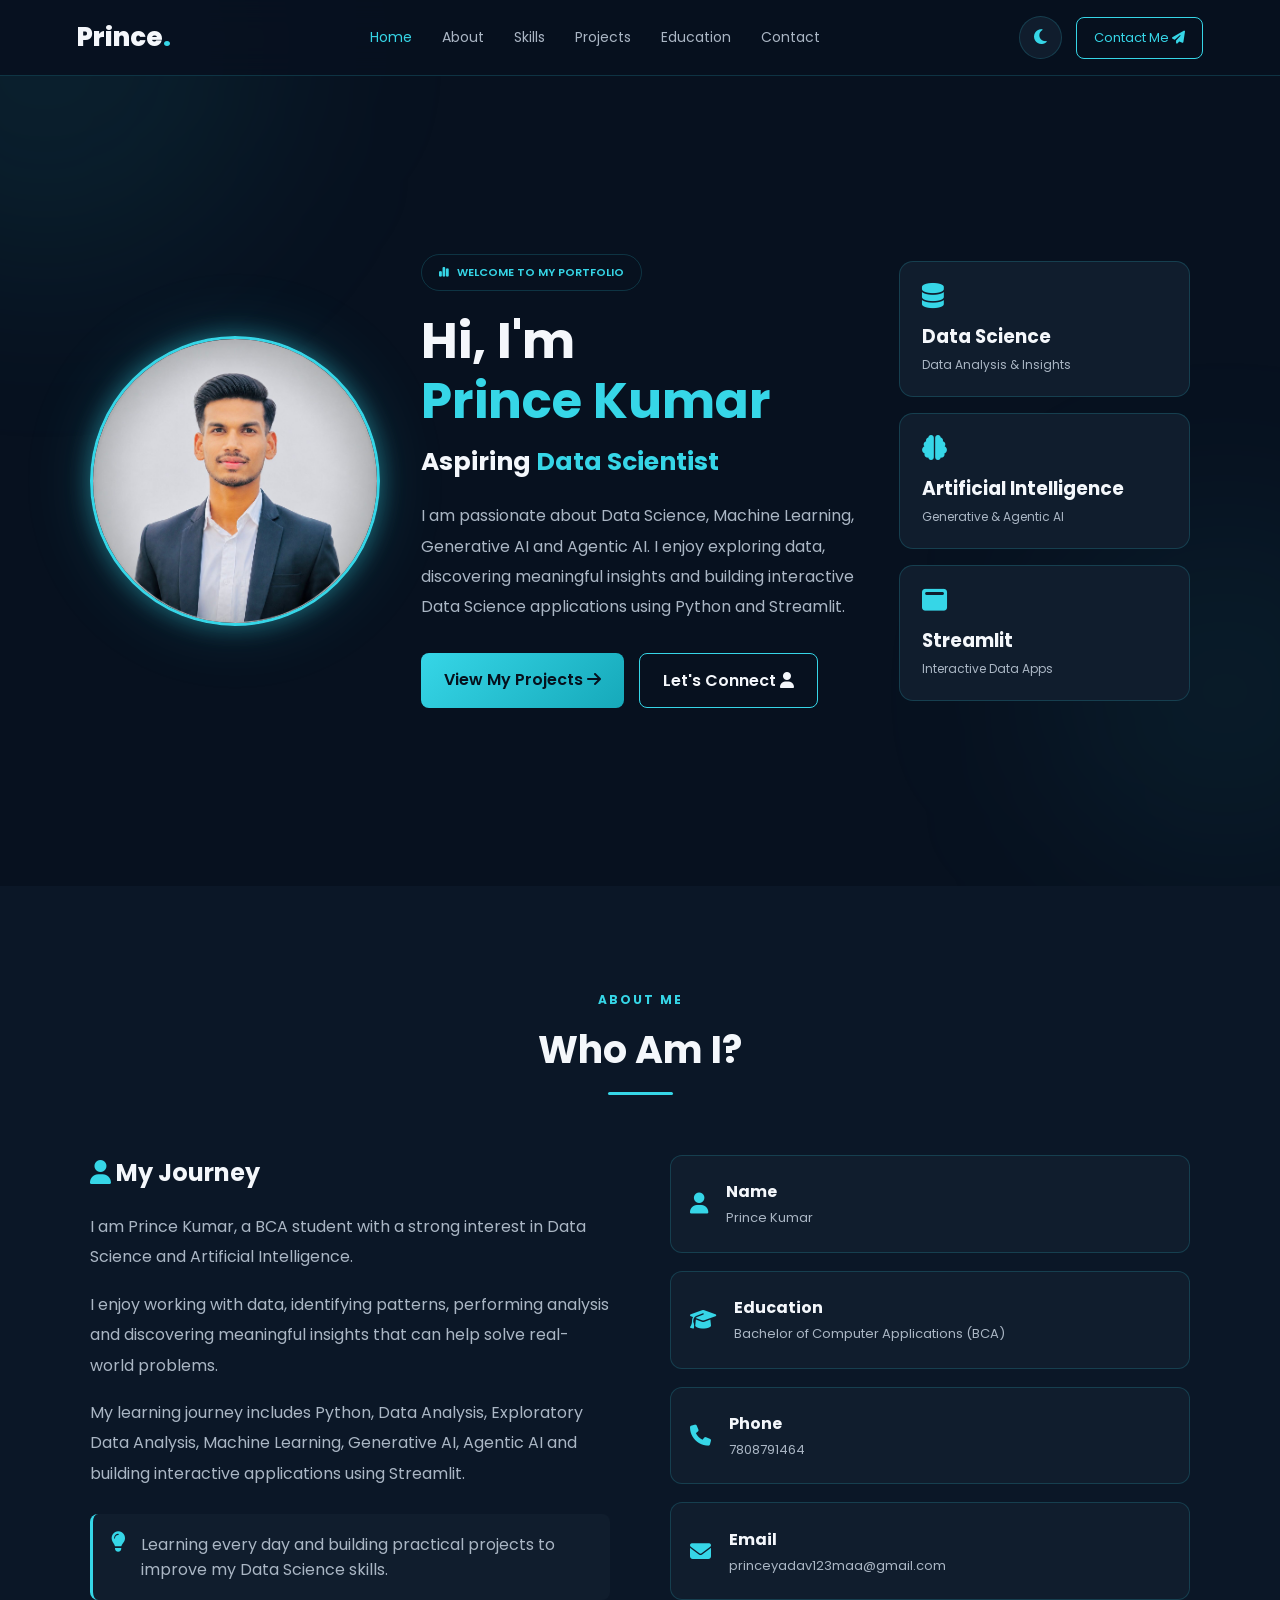
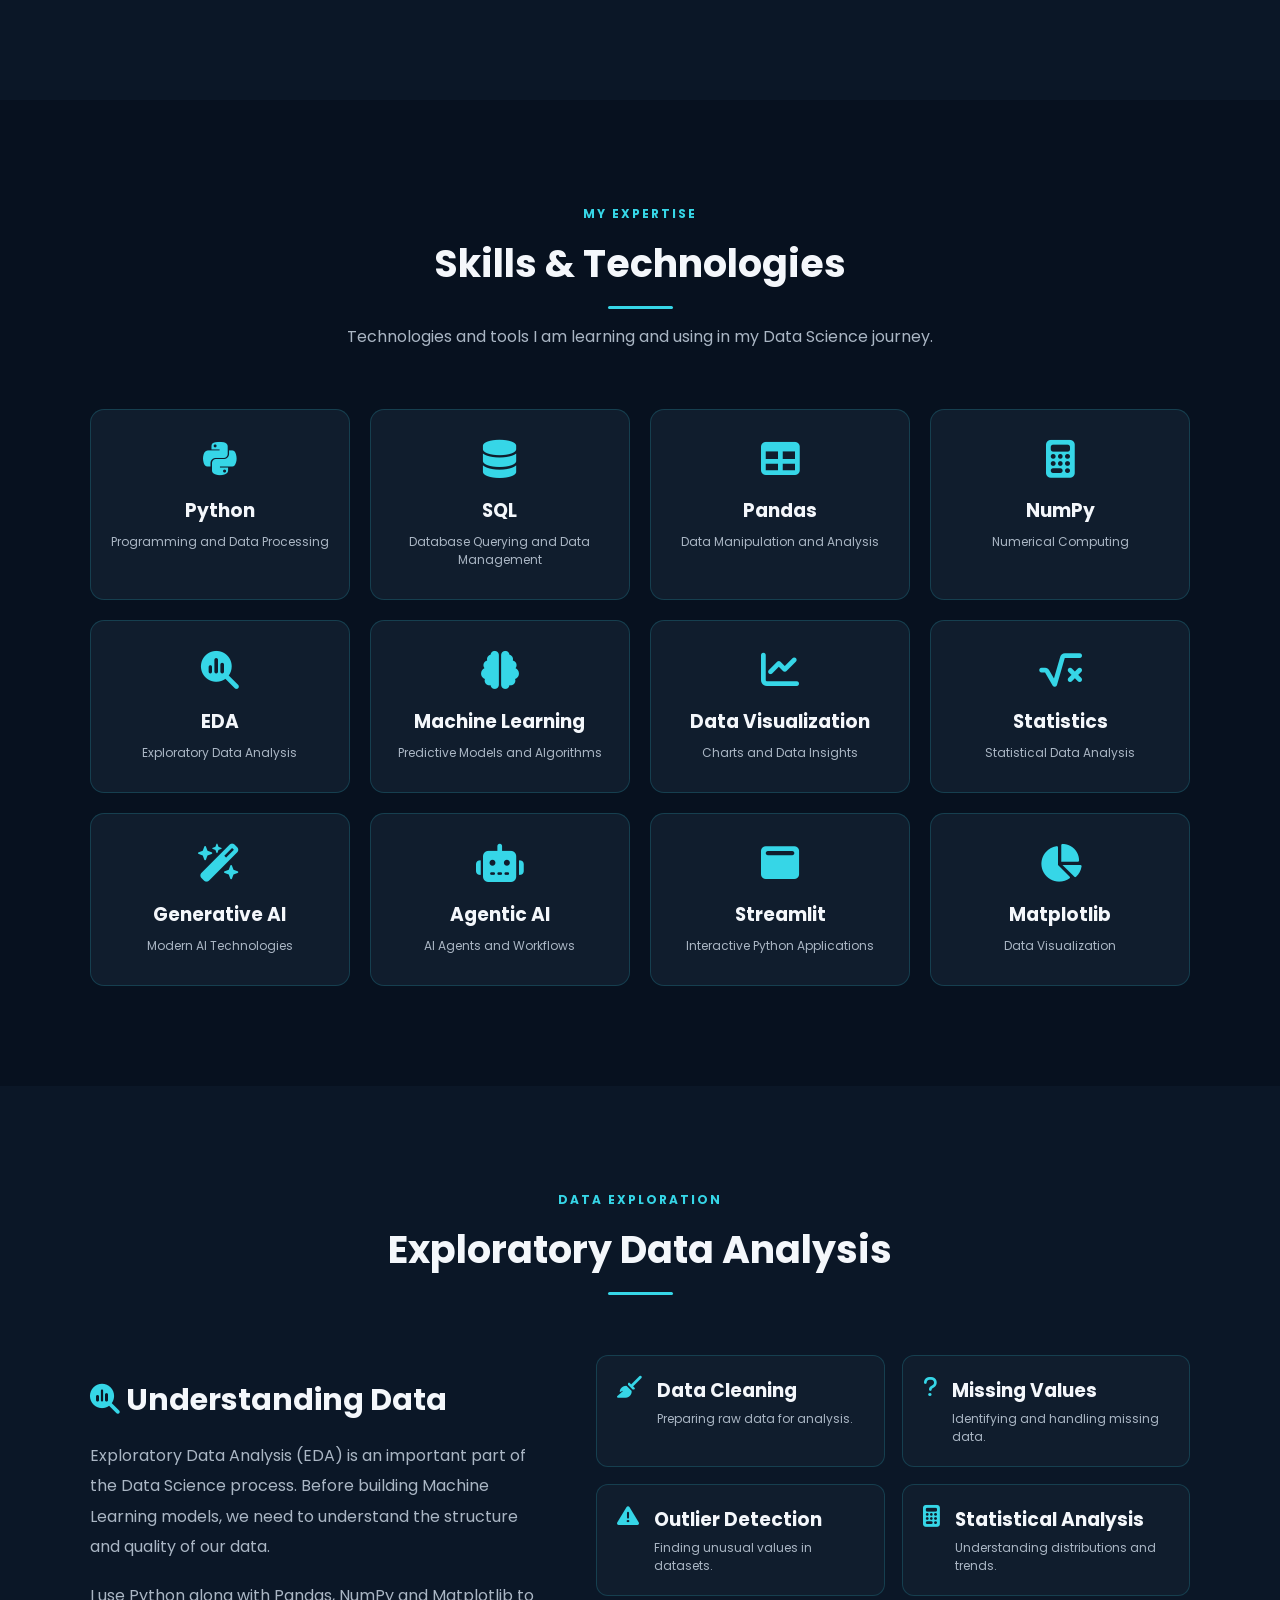
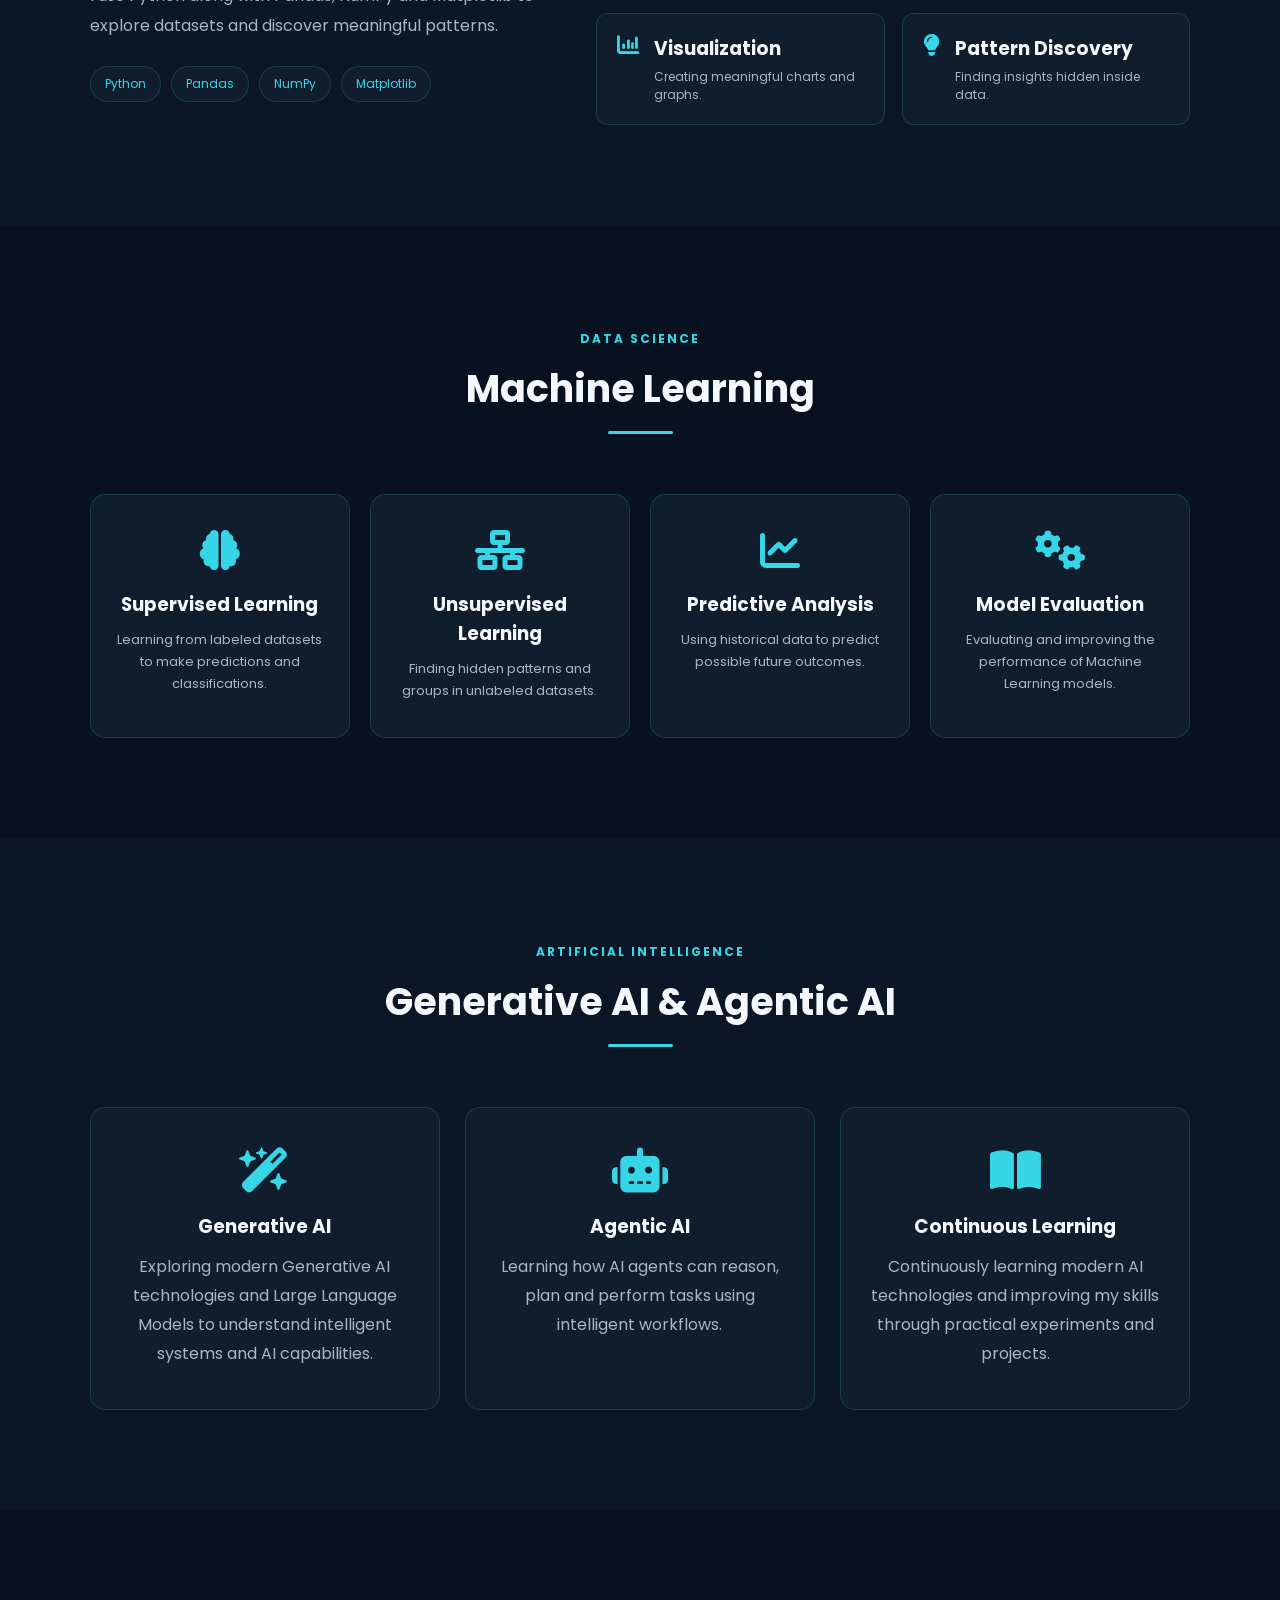
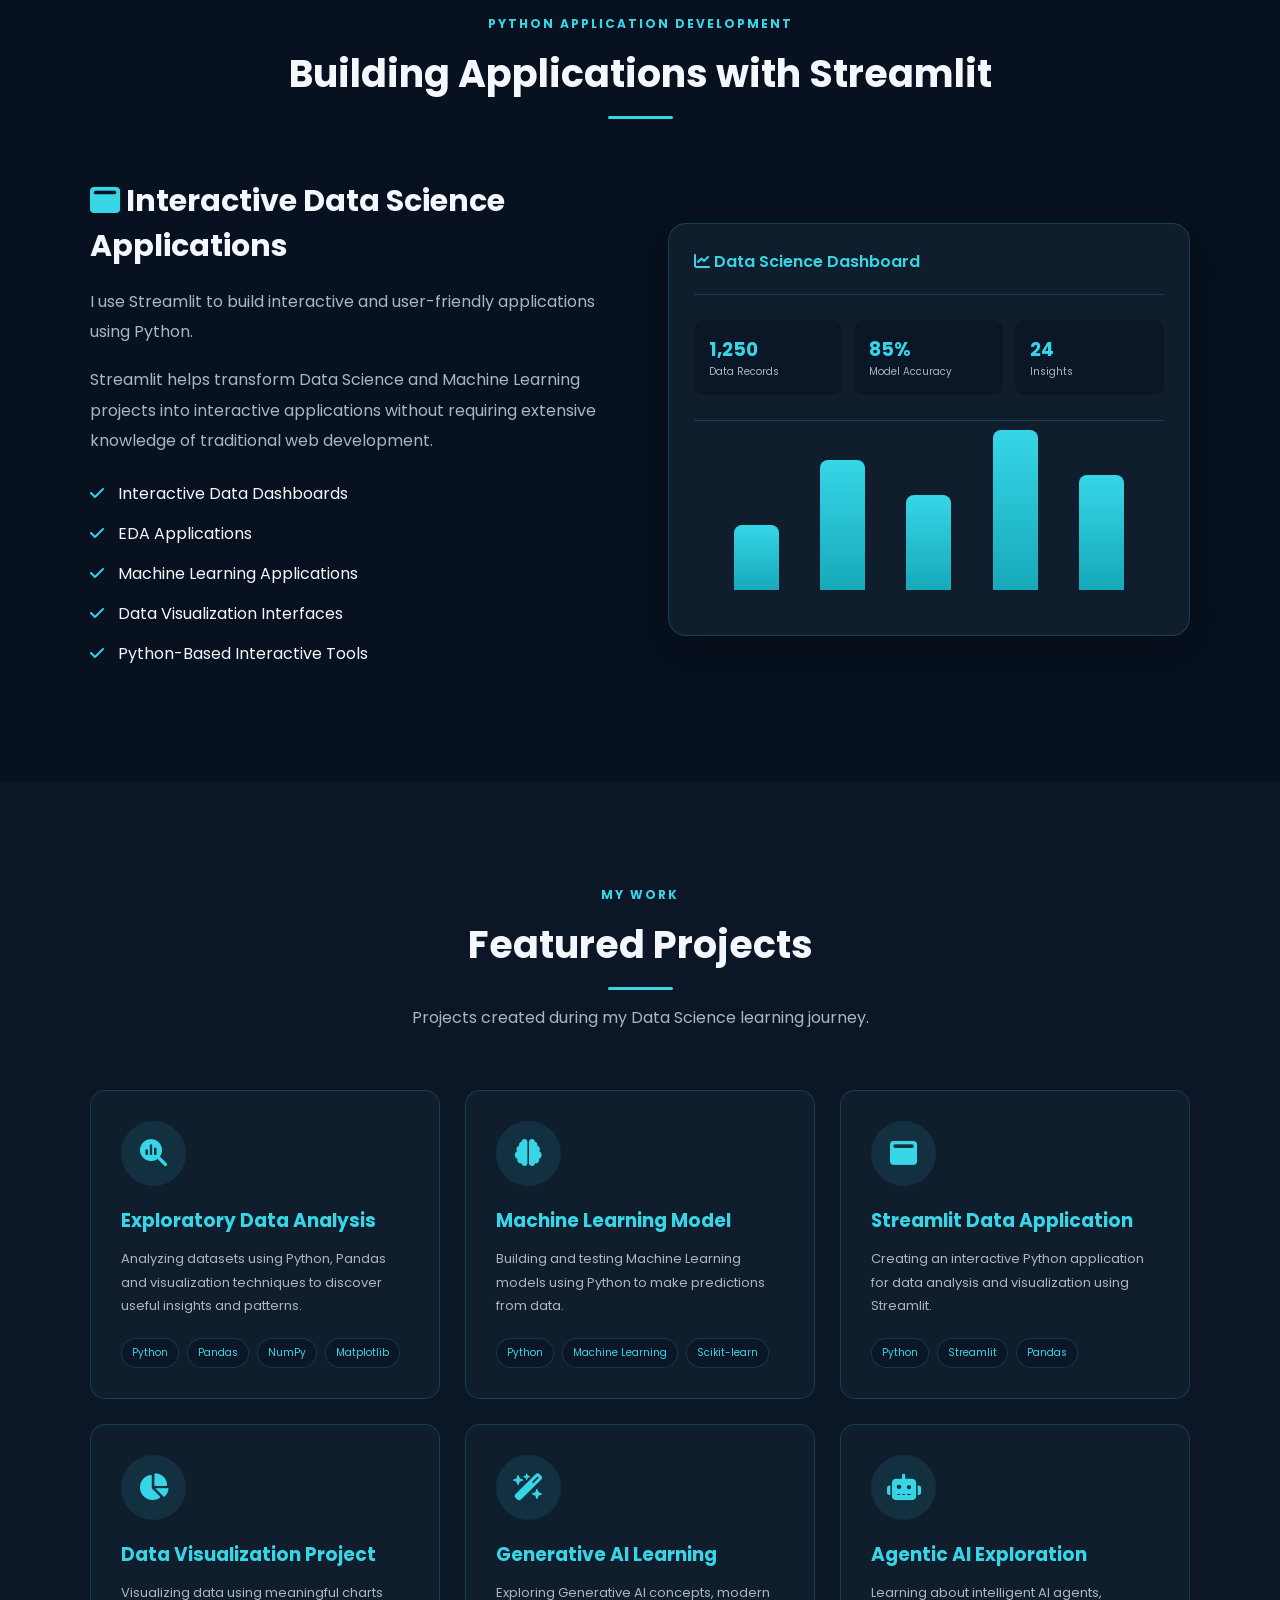
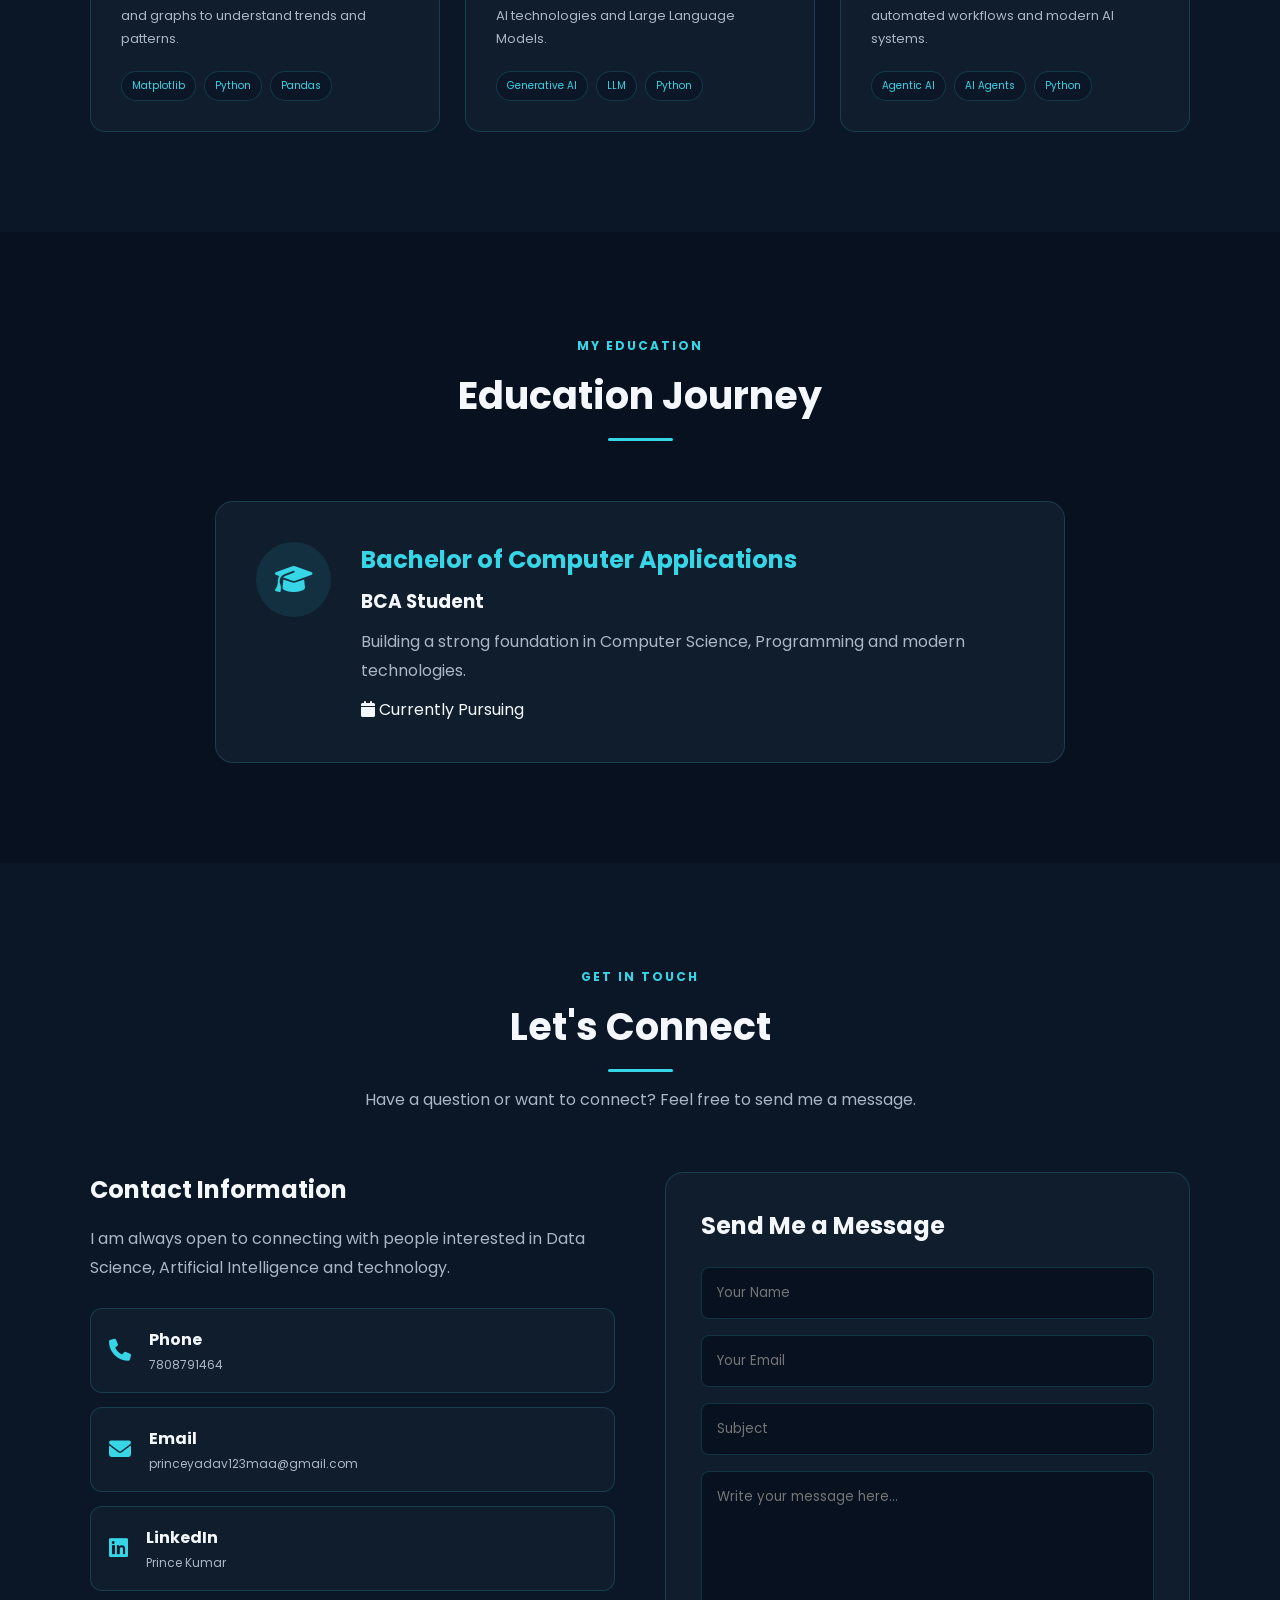
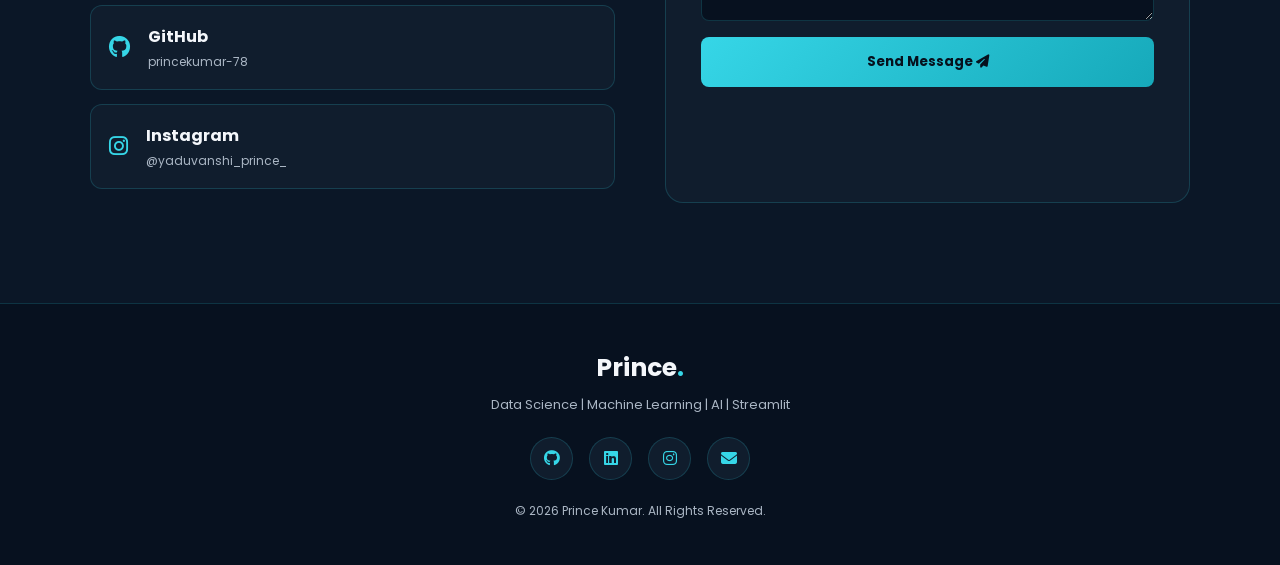
==== index.html @ 4fa3f588 "Add files via upload" ====
<!DOCTYPE html>
<html lang="en">

<head>
    <meta charset="UTF-8">

    <meta name="viewport" content="width=device-width, initial-scale=1.0">

    <title>Prince Kumar | Data Science Portfolio</title>

    <link rel="stylesheet" href="style.css">

    <!-- Font Awesome Icons -->
    <link rel="stylesheet"
        href="https://cdnjs.cloudflare.com/ajax/libs/font-awesome/6.5.1/css/all.min.css">

</head>

<body>

    <!-- ================= NAVBAR ================= -->

    <header class="navbar">

        <a href="#home" class="logo">
            Prince<span>.</span>
        </a>

        <nav class="nav-links">

            <a href="#home">Home</a>
            <a href="#about">About</a>
            <a href="#skills">Skills</a>
            <a href="#projects">Projects</a>
            <a href="#education">Education</a>
            <a href="#contact">Contact</a>

        </nav>

        <div class="nav-buttons">

            <button id="themeToggle" class="theme-btn">
                <i class="fa-solid fa-moon"></i>
            </button>

            <a href="#contact" class="resume-btn">
                Contact Me
                <i class="fa-solid fa-paper-plane"></i>
            </a>

        </div>

    </header>


    <!-- ================= HERO SECTION ================= -->

    <section class="hero" id="home">

        <div class="hero-image">

            <div class="image-circle">

                <img src="profile.jpg.jpeg" alt="Prince Kumar">

            </div>

        </div>


        <div class="hero-content">

            <div class="welcome">

                <i class="fa-solid fa-chart-simple"></i>

                WELCOME TO MY PORTFOLIO

            </div>


            <h1>
                Hi, I'm
                <span>Prince Kumar</span>
            </h1>


            <h2>
                Aspiring
                <span>Data Scientist</span>
            </h2>


            <p>

                I am passionate about Data Science, Machine Learning,
                Generative AI and Agentic AI. I enjoy exploring data,
                discovering meaningful insights and building interactive
                Data Science applications using Python and Streamlit.

            </p>


            <div class="hero-buttons">

                <a href="#projects" class="primary-btn">

                    View My Projects

                    <i class="fa-solid fa-arrow-right"></i>

                </a>


                <a href="#contact" class="secondary-btn">

                    Let's Connect

                    <i class="fa-solid fa-user"></i>

                </a>

            </div>

        </div>


        <!-- HERO INFORMATION CARDS -->

        <div class="hero-cards">

            <div class="info-card">

                <i class="fa-solid fa-database"></i>

                <h3>Data Science</h3>

                <p>Data Analysis & Insights</p>

            </div>


            <div class="info-card">

                <i class="fa-solid fa-brain"></i>

                <h3>Artificial Intelligence</h3>

                <p>Generative & Agentic AI</p>

            </div>


            <div class="info-card">

                <i class="fa-solid fa-window-maximize"></i>

                <h3>Streamlit</h3>

                <p>Interactive Data Apps</p>

            </div>

        </div>

    </section>


    <!-- ================= ABOUT ================= -->

    <section class="section about-section" id="about">

        <div class="section-title">

            <span>ABOUT ME</span>

            <h2>Who Am I?</h2>

        </div>


        <div class="about-container">

            <div class="about-text">

                <h2>

                    <i class="fa-solid fa-user"></i>

                    My Journey

                </h2>


                <p>

                    I am Prince Kumar, a BCA student with a strong
                    interest in Data Science and Artificial Intelligence.

                </p>


                <p>

                    I enjoy working with data, identifying patterns,
                    performing analysis and discovering meaningful
                    insights that can help solve real-world problems.

                </p>


                <p>

                    My learning journey includes Python, Data Analysis,
                    Exploratory Data Analysis, Machine Learning,
                    Generative AI, Agentic AI and building interactive
                    applications using Streamlit.

                </p>


                <div class="about-highlight">

                    <i class="fa-solid fa-lightbulb"></i>

                    <p>
                        Learning every day and building practical
                        projects to improve my Data Science skills.
                    </p>

                </div>

            </div>


            <div class="personal-info">


                <div class="personal-item">

                    <i class="fa-solid fa-user"></i>

                    <div>

                        <strong>Name</strong>

                        <span>Prince Kumar</span>

                    </div>

                </div>


                <div class="personal-item">

                    <i class="fa-solid fa-graduation-cap"></i>

                    <div>

                        <strong>Education</strong>

                        <span>Bachelor of Computer Applications (BCA)</span>

                    </div>

                </div>


                <div class="personal-item">

                    <i class="fa-solid fa-phone"></i>

                    <div>

                        <strong>Phone</strong>

                        <span>7808791464</span>

                    </div>

                </div>


                <div class="personal-item">

                    <i class="fa-solid fa-envelope"></i>

                    <div>

                        <strong>Email</strong>

                        <span>princeyadav123maa@gmail.com</span>

                    </div>

                </div>

            </div>

        </div>

    </section>


    <!-- ================= SKILLS ================= -->

    <section class="section skills-section" id="skills">

        <div class="section-title">

            <span>MY EXPERTISE</span>

            <h2>Skills & Technologies</h2>

            <p>
                Technologies and tools I am learning and using
                in my Data Science journey.
            </p>

        </div>


        <div class="skills-grid">


            <div class="skill-card">

                <i class="fa-brands fa-python"></i>

                <h3>Python</h3>

                <p>
                    Programming and Data Processing
                </p>

            </div>


            <div class="skill-card">

                <i class="fa-solid fa-database"></i>

                <h3>SQL</h3>

                <p>
                    Database Querying and Data Management
                </p>

            </div>


            <div class="skill-card">

                <i class="fa-solid fa-table"></i>

                <h3>Pandas</h3>

                <p>
                    Data Manipulation and Analysis
                </p>

            </div>


            <div class="skill-card">

                <i class="fa-solid fa-calculator"></i>

                <h3>NumPy</h3>

                <p>
                    Numerical Computing
                </p>

            </div>


            <div class="skill-card">

                <i class="fa-solid fa-magnifying-glass-chart"></i>

                <h3>EDA</h3>

                <p>
                    Exploratory Data Analysis
                </p>

            </div>


            <div class="skill-card">

                <i class="fa-solid fa-brain"></i>

                <h3>Machine Learning</h3>

                <p>
                    Predictive Models and Algorithms
                </p>

            </div>


            <div class="skill-card">

                <i class="fa-solid fa-chart-line"></i>

                <h3>Data Visualization</h3>

                <p>
                    Charts and Data Insights
                </p>

            </div>


            <div class="skill-card">

                <i class="fa-solid fa-square-root-variable"></i>

                <h3>Statistics</h3>

                <p>
                    Statistical Data Analysis
                </p>

            </div>


            <div class="skill-card">

                <i class="fa-solid fa-wand-magic-sparkles"></i>

                <h3>Generative AI</h3>

                <p>
                    Modern AI Technologies
                </p>

            </div>


            <div class="skill-card">

                <i class="fa-solid fa-robot"></i>

                <h3>Agentic AI</h3>

                <p>
                    AI Agents and Workflows
                </p>

            </div>


            <div class="skill-card">

                <i class="fa-solid fa-window-maximize"></i>

                <h3>Streamlit</h3>

                <p>
                    Interactive Python Applications
                </p>

            </div>


            <div class="skill-card">

                <i class="fa-solid fa-chart-pie"></i>

                <h3>Matplotlib</h3>

                <p>
                    Data Visualization
                </p>

            </div>

        </div>

    </section>


    <!-- ================= EDA ================= -->

    <section class="section eda-section">

        <div class="section-title">

            <span>DATA EXPLORATION</span>

            <h2>Exploratory Data Analysis</h2>

        </div>


        <div class="eda-container">

            <div class="eda-content">

                <h2>

                    <i class="fa-solid fa-magnifying-glass-chart"></i>

                    Understanding Data

                </h2>


                <p>

                    Exploratory Data Analysis (EDA) is an important
                    part of the Data Science process. Before building
                    Machine Learning models, we need to understand
                    the structure and quality of our data.

                </p>


                <p>

                    I use Python along with Pandas, NumPy and
                    Matplotlib to explore datasets and discover
                    meaningful patterns.

                </p>


                <div class="eda-tools">

                    <span>Python</span>
                    <span>Pandas</span>
                    <span>NumPy</span>
                    <span>Matplotlib</span>

                </div>

            </div>


            <div class="eda-features">


                <div class="eda-card">

                    <i class="fa-solid fa-broom"></i>

                    <div>

                        <h3>Data Cleaning</h3>

                        <p>
                            Preparing raw data for analysis.
                        </p>

                    </div>

                </div>


                <div class="eda-card">

                    <i class="fa-solid fa-question"></i>

                    <div>

                        <h3>Missing Values</h3>

                        <p>
                            Identifying and handling missing data.
                        </p>

                    </div>

                </div>


                <div class="eda-card">

                    <i class="fa-solid fa-triangle-exclamation"></i>

                    <div>

                        <h3>Outlier Detection</h3>

                        <p>
                            Finding unusual values in datasets.
                        </p>

                    </div>

                </div>


                <div class="eda-card">

                    <i class="fa-solid fa-calculator"></i>

                    <div>

                        <h3>Statistical Analysis</h3>

                        <p>
                            Understanding distributions and trends.
                        </p>

                    </div>

                </div>


                <div class="eda-card">

                    <i class="fa-solid fa-chart-column"></i>

                    <div>

                        <h3>Visualization</h3>

                        <p>
                            Creating meaningful charts and graphs.
                        </p>

                    </div>

                </div>


                <div class="eda-card">

                    <i class="fa-solid fa-lightbulb"></i>

                    <div>

                        <h3>Pattern Discovery</h3>

                        <p>
                            Finding insights hidden inside data.
                        </p>

                    </div>

                </div>

            </div>

        </div>

    </section>


    <!-- ================= MACHINE LEARNING ================= -->

    <section class="section ml-section">

        <div class="section-title">

            <span>DATA SCIENCE</span>

            <h2>Machine Learning</h2>

        </div>


        <div class="ml-container">


            <div class="ml-box">

                <i class="fa-solid fa-brain"></i>

                <h3>Supervised Learning</h3>

                <p>
                    Learning from labeled datasets to make
                    predictions and classifications.
                </p>

            </div>


            <div class="ml-box">

                <i class="fa-solid fa-network-wired"></i>

                <h3>Unsupervised Learning</h3>

                <p>
                    Finding hidden patterns and groups
                    in unlabeled datasets.
                </p>

            </div>


            <div class="ml-box">

                <i class="fa-solid fa-chart-line"></i>

                <h3>Predictive Analysis</h3>

                <p>
                    Using historical data to predict
                    possible future outcomes.
                </p>

            </div>


            <div class="ml-box">

                <i class="fa-solid fa-gears"></i>

                <h3>Model Evaluation</h3>

                <p>
                    Evaluating and improving the performance
                    of Machine Learning models.
                </p>

            </div>

        </div>

    </section>


    <!-- ================= AI ================= -->

    <section class="section ai-section">

        <div class="section-title">

            <span>ARTIFICIAL INTELLIGENCE</span>

            <h2>Generative AI & Agentic AI</h2>

        </div>


        <div class="ai-container">


            <div class="ai-card">

                <i class="fa-solid fa-wand-magic-sparkles"></i>

                <h3>Generative AI</h3>

                <p>

                    Exploring modern Generative AI technologies
                    and Large Language Models to understand
                    intelligent systems and AI capabilities.

                </p>

            </div>


            <div class="ai-card">

                <i class="fa-solid fa-robot"></i>

                <h3>Agentic AI</h3>

                <p>

                    Learning how AI agents can reason, plan
                    and perform tasks using intelligent workflows.

                </p>

            </div>


            <div class="ai-card">

                <i class="fa-solid fa-book-open"></i>

                <h3>Continuous Learning</h3>

                <p>

                    Continuously learning modern AI technologies
                    and improving my skills through practical
                    experiments and projects.

                </p>

            </div>

        </div>

    </section>


    <!-- ================= STREAMLIT ================= -->

    <section class="section streamlit-section">

        <div class="section-title">

            <span>PYTHON APPLICATION DEVELOPMENT</span>

            <h2>Building Applications with Streamlit</h2>

        </div>


        <div class="streamlit-container">

            <div class="streamlit-text">

                <h2>

                    <i class="fa-solid fa-window-maximize"></i>

                    Interactive Data Science Applications

                </h2>


                <p>

                    I use Streamlit to build interactive and
                    user-friendly applications using Python.

                </p>


                <p>

                    Streamlit helps transform Data Science and
                    Machine Learning projects into interactive
                    applications without requiring extensive
                    knowledge of traditional web development.

                </p>


                <ul>

                    <li>
                        <i class="fa-solid fa-check"></i>
                        Interactive Data Dashboards
                    </li>

                    <li>
                        <i class="fa-solid fa-check"></i>
                        EDA Applications
                    </li>

                    <li>
                        <i class="fa-solid fa-check"></i>
                        Machine Learning Applications
                    </li>

                    <li>
                        <i class="fa-solid fa-check"></i>
                        Data Visualization Interfaces
                    </li>

                    <li>
                        <i class="fa-solid fa-check"></i>
                        Python-Based Interactive Tools
                    </li>

                </ul>

            </div>


            <div class="streamlit-ui">

                <div class="fake-dashboard">

                    <div class="dashboard-header">

                        <i class="fa-solid fa-chart-line"></i>

                        Data Science Dashboard

                    </div>


                    <div class="dashboard-stats">

                        <div>

                            <h3>1,250</h3>

                            <p>Data Records</p>

                        </div>


                        <div>

                            <h3>85%</h3>

                            <p>Model Accuracy</p>

                        </div>


                        <div>

                            <h3>24</h3>

                            <p>Insights</p>

                        </div>

                    </div>


                    <div class="chart-placeholder">

                        <div class="bar bar1"></div>
                        <div class="bar bar2"></div>
                        <div class="bar bar3"></div>
                        <div class="bar bar4"></div>
                        <div class="bar bar5"></div>

                    </div>

                </div>

            </div>

        </div>

    </section>


    <!-- ================= PROJECTS ================= -->

    <section class="section projects-section" id="projects">

        <div class="section-title">

            <span>MY WORK</span>

            <h2>Featured Projects</h2>

            <p>
                Projects created during my Data Science
                learning journey.
            </p>

        </div>


        <div class="projects-grid">


            <div class="project-card">

                <div class="project-icon">

                    <i class="fa-solid fa-magnifying-glass-chart"></i>

                </div>


                <h3>Exploratory Data Analysis</h3>


                <p>

                    Analyzing datasets using Python, Pandas and
                    visualization techniques to discover useful
                    insights and patterns.

                </p>


                <div class="project-tools">

                    <span>Python</span>
                    <span>Pandas</span>
                    <span>NumPy</span>
                    <span>Matplotlib</span>

                </div>

            </div>


            <div class="project-card">

                <div class="project-icon">

                    <i class="fa-solid fa-brain"></i>

                </div>


                <h3>Machine Learning Model</h3>


                <p>

                    Building and testing Machine Learning models
                    using Python to make predictions from data.

                </p>


                <div class="project-tools">

                    <span>Python</span>
                    <span>Machine Learning</span>
                    <span>Scikit-learn</span>

                </div>

            </div>


            <div class="project-card">

                <div class="project-icon">

                    <i class="fa-solid fa-window-maximize"></i>

                </div>


                <h3>Streamlit Data Application</h3>


                <p>

                    Creating an interactive Python application
                    for data analysis and visualization using
                    Streamlit.

                </p>


                <div class="project-tools">

                    <span>Python</span>
                    <span>Streamlit</span>
                    <span>Pandas</span>

                </div>

            </div>


            <div class="project-card">

                <div class="project-icon">

                    <i class="fa-solid fa-chart-pie"></i>

                </div>


                <h3>Data Visualization Project</h3>


                <p>

                    Visualizing data using meaningful charts
                    and graphs to understand trends and patterns.

                </p>


                <div class="project-tools">

                    <span>Matplotlib</span>
                    <span>Python</span>
                    <span>Pandas</span>

                </div>

            </div>


            <div class="project-card">

                <div class="project-icon">

                    <i class="fa-solid fa-wand-magic-sparkles"></i>

                </div>


                <h3>Generative AI Learning</h3>


                <p>

                    Exploring Generative AI concepts, modern
                    AI technologies and Large Language Models.

                </p>


                <div class="project-tools">

                    <span>Generative AI</span>
                    <span>LLM</span>
                    <span>Python</span>

                </div>

            </div>


            <div class="project-card">

                <div class="project-icon">

                    <i class="fa-solid fa-robot"></i>

                </div>


                <h3>Agentic AI Exploration</h3>


                <p>

                    Learning about intelligent AI agents,
                    automated workflows and modern AI systems.

                </p>


                <div class="project-tools">

                    <span>Agentic AI</span>
                    <span>AI Agents</span>
                    <span>Python</span>

                </div>

            </div>

        </div>

    </section>


    <!-- ================= EDUCATION ================= -->

    <section class="section education-section" id="education">

        <div class="section-title">

            <span>MY EDUCATION</span>

            <h2>Education Journey</h2>

        </div>


        <div class="education-card">

            <div class="education-icon">

                <i class="fa-solid fa-graduation-cap"></i>

            </div>


            <div>

                <h2>Bachelor of Computer Applications</h2>

                <h3>BCA Student</h3>

                <p>
                    Building a strong foundation in Computer Science,
                    Programming and modern technologies.
                </p>

                <span>

                    <i class="fa-solid fa-calendar"></i>

                    Currently Pursuing

                </span>

            </div>

        </div>

    </section>


    <!-- ================= CONTACT ================= -->

    <section class="section contact-section" id="contact">

        <div class="section-title">

            <span>GET IN TOUCH</span>

            <h2>Let's Connect</h2>

            <p>
                Have a question or want to connect?
                Feel free to send me a message.
            </p>

        </div>


        <div class="contact-container">


            <!-- CONTACT INFORMATION -->

            <div class="contact-info">

                <h2>Contact Information</h2>


                <p>

                    I am always open to connecting with people
                    interested in Data Science, Artificial Intelligence
                    and technology.

                </p>


                <a href="tel:7808791464" class="contact-item">

                    <i class="fa-solid fa-phone"></i>

                    <div>

                        <strong>Phone</strong>

                        <span>7808791464</span>

                    </div>

                </a>


                <a href="mailto:princeyadav123maa@gmail.com"
                    class="contact-item">

                    <i class="fa-solid fa-envelope"></i>

                    <div>

                        <strong>Email</strong>

                        <span>princeyadav123maa@gmail.com</span>

                    </div>

                </a>


                <a href="https://www.linkedin.com/in/prince-kumar78"
                    target="_blank"
                    class="contact-item">

                    <i class="fa-brands fa-linkedin"></i>

                    <div>

                        <strong>LinkedIn</strong>

                        <span>Prince Kumar</span>

                    </div>

                </a>


                <a href="https://github.com/princekumar-78"
                    target="_blank"
                    class="contact-item">

                    <i class="fa-brands fa-github"></i>

                    <div>

                        <strong>GitHub</strong>

                        <span>princekumar-78</span>

                    </div>

                </a>


                <a href="https://www.instagram.com/yaduvanshi_prince_/"
                    target="_blank"
                    class="contact-item">

                    <i class="fa-brands fa-instagram"></i>

                    <div>

                        <strong>Instagram</strong>

                        <span>@yaduvanshi_prince_</span>

                    </div>

                </a>

            </div>


            <!-- CONTACT FORM -->

            <form class="contact-form" id="contactForm">

                <h2>Send Me a Message</h2>


                <input
                    type="text"
                    id="name"
                    placeholder="Your Name"
                    required
                >


                <input
                    type="email"
                    id="email"
                    placeholder="Your Email"
                    required
                >


                <input
                    type="text"
                    id="subject"
                    placeholder="Subject"
                    required
                >


                <textarea
                    id="message"
                    placeholder="Write your message here..."
                    required
                ></textarea>


                <button type="submit">

                    Send Message

                    <i class="fa-solid fa-paper-plane"></i>

                </button>


                <p id="formMessage"></p>

            </form>

        </div>

    </section>


    <!-- ================= FOOTER ================= -->

    <footer>

        <h2>
            Prince<span>.</span>
        </h2>


        <p>
            Data Science | Machine Learning | AI | Streamlit
        </p>


        <div class="footer-social">


            <a href="https://github.com/princekumar-78"
                target="_blank">

                <i class="fa-brands fa-github"></i>

            </a>


            <a href="https://www.linkedin.com/in/prince-kumar78"
                target="_blank">

                <i class="fa-brands fa-linkedin"></i>

            </a>


            <a href="https://www.instagram.com/yaduvanshi_prince_/"
                target="_blank">

                <i class="fa-brands fa-instagram"></i>

            </a>


            <a href="mailto:princeyadav123maa@gmail.com">

                <i class="fa-solid fa-envelope"></i>

            </a>

        </div>


        <p class="copyright">

            © 2026 Prince Kumar. All Rights Reserved.

        </p>

    </footer>


    <!-- BACK TO TOP BUTTON -->

    <button id="backToTop">

        <i class="fa-solid fa-arrow-up"></i>

    </button>


    <script src="script.js"></script>

</body>

</html>
---- style.css ----
/* ================================
   GOOGLE FONT
================================ */

@import url('https://fonts.googleapis.com/css2?family=Poppins:wght@300;400;500;600;700;800&display=swap');


/* ================================
   ROOT COLORS - DARK MODE
================================ */

:root {

    --primary: #36d6e7;
    --primary-dark: #16a9ba;

    --bg: #07111f;
    --bg-secondary: #0b1727;

    --card: #101d2d;
    --card-hover: #15273a;

    --text: #f4f7fb;
    --text-secondary: #aab6c4;

    --border: rgba(54, 214, 231, 0.18);

    --shadow: 0 15px 45px rgba(0, 0, 0, 0.28);

}


/* ================================
   SOFT LIGHT MODE
================================ */

body.light-mode {

    --bg: #e5eaee;
    --bg-secondary: #dce3e8;

    --card: #f0f3f5;
    --card-hover: #e5eaed;

    --text: #17212b;
    --text-secondary: #53616c;

    --border: rgba(0, 120, 140, 0.18);

    --shadow: 0 12px 35px rgba(20, 30, 40, 0.12);

}


/* ================================
   GLOBAL SETTINGS
================================ */

* {

    margin: 0;
    padding: 0;

    box-sizing: border-box;

    scroll-behavior: smooth;

}


body {

    font-family: "Poppins", sans-serif;

    background: var(--bg);

    color: var(--text);

    overflow-x: hidden;

    transition: background 0.4s ease, color 0.4s ease;

}


body::before {

    content: "";

    position: fixed;

    width: 450px;
    height: 450px;

    top: -180px;
    left: -180px;

    background: rgba(54, 214, 231, 0.08);

    border-radius: 50%;

    filter: blur(100px);

    z-index: -1;

}


a {

    text-decoration: none;

    color: inherit;

}


.section {

    max-width: 1450px;

    margin: auto;

    padding: 100px 7%;

}


.section-title {

    text-align: center;

    margin-bottom: 60px;

}


.section-title span {

    color: var(--primary);

    font-size: 12px;

    font-weight: 700;

    letter-spacing: 2px;

}


.section-title h2 {

    font-size: 38px;

    margin-top: 10px;

}


.section-title h2::after {

    content: "";

    display: block;

    width: 65px;
    height: 3px;

    background: var(--primary);

    margin: 14px auto 0;

    border-radius: 20px;

}


.section-title p {

    max-width: 650px;

    margin: 15px auto 0;

    color: var(--text-secondary);

}


/* ================================
   NAVBAR
================================ */

.navbar {

    position: sticky;

    top: 0;

    z-index: 1000;

    width: 100%;

    display: flex;

    align-items: center;

    justify-content: space-between;

    padding: 16px 6%;

    background: rgba(7, 17, 31, 0.88);

    backdrop-filter: blur(15px);

    border-bottom: 1px solid var(--border);

}


.light-mode .navbar {

    background: rgba(229, 234, 238, 0.88);

}


.logo {

    font-size: 26px;

    font-weight: 800;

}


.logo span,
footer h2 span {

    color: var(--primary);

}


.nav-links {

    display: flex;

    gap: 30px;

}


.nav-links a {

    color: var(--text-secondary);

    font-size: 14px;

    transition: 0.3s;

}


.nav-links a:hover,
.nav-links a.active {

    color: var(--primary);

}


.nav-buttons {

    display: flex;

    align-items: center;

    gap: 14px;

}


.theme-btn {

    width: 43px;
    height: 43px;

    border-radius: 50%;

    border: 1px solid var(--border);

    background: var(--card);

    color: var(--primary);

    cursor: pointer;

    font-size: 17px;

}


.resume-btn {

    padding: 10px 17px;

    border: 1px solid var(--primary);

    color: var(--primary);

    border-radius: 8px;

    font-size: 13px;

    transition: 0.3s;

}


.resume-btn:hover {

    background: var(--primary);

    color: #07111f;

}


/* ================================
   HERO SECTION
================================ */

.hero {

    min-height: 90vh;

    display: grid;

    grid-template-columns: 1fr 1.5fr 1fr;

    align-items: center;

    gap: 40px;

    padding: 70px 7%;

    position: relative;

}


.hero::after {

    content: "";

    position: absolute;

    width: 350px;
    height: 350px;

    right: -120px;
    bottom: 20px;

    background: rgba(54, 214, 231, 0.06);

    border-radius: 50%;

    filter: blur(100px);

    z-index: -1;

}


.image-circle {

    width: 290px;
    height: 290px;

    margin: auto;

    border-radius: 50%;

    overflow: hidden;

    border: 3px solid var(--primary);

    box-shadow:
        0 0 25px rgba(54, 214, 231, 0.45),
        0 0 70px rgba(54, 214, 231, 0.15);

    animation: profileFloat 4s ease-in-out infinite;

}


@keyframes profileFloat {

    0% {
        transform: translateY(0);
    }

    50% {
        transform: translateY(-12px);
    }

    100% {
        transform: translateY(0);
    }

}


.image-circle img {

    width: 100%;
    height: 100%;

    object-fit: cover;

    display: block;

}


.welcome {

    display: inline-flex;

    align-items: center;

    gap: 8px;

    color: var(--primary);

    border: 1px solid var(--border);

    padding: 9px 17px;

    border-radius: 25px;

    font-size: 11px;

    font-weight: 600;

    margin-bottom: 20px;

}


.hero-content h1 {

    font-size: 50px;

    line-height: 1.2;

}


.hero-content h1 span {

    color: var(--primary);

    display: block;

}


.hero-content h2 {

    font-size: 25px;

    margin-top: 12px;

}


.hero-content h2 span {

    color: var(--primary);

}


.hero-content p {

    margin-top: 20px;

    line-height: 1.9;

    color: var(--text-secondary);

}


.hero-buttons {

    display: flex;

    gap: 15px;

    margin-top: 30px;

    flex-wrap: wrap;

}


.primary-btn,
.secondary-btn {

    padding: 14px 23px;

    border-radius: 8px;

    transition: 0.3s;

    font-weight: 600;

}


.primary-btn {

    background: linear-gradient(
        135deg,
        var(--primary),
        var(--primary-dark)
    );

    color: #06111d;

}


.secondary-btn {

    border: 1px solid var(--primary);

    color: var(--text);

}


.primary-btn:hover,
.secondary-btn:hover {

    transform: translateY(-5px);

    box-shadow: 0 12px 30px rgba(54, 214, 231, 0.2);

}


/* ================================
   HERO CARDS
================================ */

.hero-cards {

    display: flex;

    flex-direction: column;

    gap: 16px;

}


.info-card {

    background: var(--card);

    border: 1px solid var(--border);

    padding: 22px;

    border-radius: 14px;

    transition: 0.3s;

}


.info-card:hover {

    transform: translateY(-6px);

    background: var(--card-hover);

    border-color: var(--primary);

}


.info-card i {

    color: var(--primary);

    font-size: 25px;

}


.info-card h3 {

    margin-top: 10px;

}


.info-card p {

    color: var(--text-secondary);

    font-size: 12px;

    margin-top: 5px;

}


/* ================================
   ABOUT
================================ */

.about-section {

    background: var(--bg-secondary);

}


.about-container {

    display: grid;

    grid-template-columns: 1fr 1fr;

    gap: 60px;

}


.about-text h2 {

    margin-bottom: 22px;

}


.about-text h2 i {

    color: var(--primary);

}


.about-text > p {

    color: var(--text-secondary);

    line-height: 1.9;

    margin-bottom: 17px;

}


.about-highlight {

    display: flex;

    gap: 15px;

    margin-top: 25px;

    padding: 18px;

    border-left: 3px solid var(--primary);

    background: var(--card);

    border-radius: 8px;

}


.about-highlight i {

    color: var(--primary);

    font-size: 20px;

}


.about-highlight p {

    color: var(--text-secondary);

}


.personal-info {

    display: grid;

    gap: 18px;

}


.personal-item {

    display: flex;

    align-items: center;

    gap: 18px;

    padding: 19px;

    background: var(--card);

    border: 1px solid var(--border);

    border-radius: 12px;

    transition: 0.3s;

}


.personal-item:hover {

    transform: translateX(7px);

    border-color: var(--primary);

}


.personal-item i {

    color: var(--primary);

    font-size: 21px;

}


.personal-item div {

    display: flex;

    flex-direction: column;

    gap: 4px;

}


.personal-item span {

    color: var(--text-secondary);

    font-size: 13px;

}


/* ================================
   SKILLS
================================ */

.skills-grid {

    display: grid;

    grid-template-columns: repeat(4, 1fr);

    gap: 20px;

}


.skill-card {

    position: relative;

    overflow: hidden;

    text-align: center;

    background: var(--card);

    border: 1px solid var(--border);

    padding: 30px 18px;

    border-radius: 14px;

    transition: 0.35s;

}


.skill-card::before {

    content: "";

    position: absolute;

    top: 0;
    left: 0;

    width: 100%;
    height: 3px;

    background: linear-gradient(
        90deg,
        transparent,
        var(--primary),
        transparent
    );

    opacity: 0;

    transition: 0.3s;

}


.skill-card:hover::before {

    opacity: 1;

}


.skill-card:hover {

    transform: translateY(-8px);

    border-color: var(--primary);

    box-shadow: var(--shadow);

}


.skill-card i {

    font-size: 38px;

    color: var(--primary);

}


.skill-card h3 {

    margin-top: 16px;

}


.skill-card p {

    color: var(--text-secondary);

    margin-top: 8px;

    font-size: 12px;

}


/* ================================
   EDA
================================ */

.eda-section {

    background: var(--bg-secondary);

}


.eda-container {

    display: grid;

    grid-template-columns: 1fr 1.3fr;

    gap: 50px;

    align-items: center;

}


.eda-content h2 {

    font-size: 30px;

}


.eda-content h2 i {

    color: var(--primary);

}


.eda-content p {

    color: var(--text-secondary);

    line-height: 1.9;

    margin-top: 18px;

}


.eda-tools {

    display: flex;

    flex-wrap: wrap;

    gap: 10px;

    margin-top: 25px;

}


.eda-tools span {

    padding: 8px 14px;

    background: var(--card);

    border: 1px solid var(--border);

    color: var(--primary);

    border-radius: 20px;

    font-size: 12px;

}


.eda-features {

    display: grid;

    grid-template-columns: 1fr 1fr;

    gap: 17px;

}


.eda-card {

    display: flex;

    gap: 15px;

    padding: 20px;

    background: var(--card);

    border: 1px solid var(--border);

    border-radius: 12px;

    transition: 0.3s;

}


.eda-card:hover {

    transform: translateY(-5px);

    border-color: var(--primary);

}


.eda-card i {

    color: var(--primary);

    font-size: 22px;

}


.eda-card p {

    color: var(--text-secondary);

    font-size: 12px;

    margin-top: 5px;

}


/* ================================
   MACHINE LEARNING
================================ */

.ml-container {

    display: grid;

    grid-template-columns: repeat(4, 1fr);

    gap: 20px;

}


.ml-box {

    text-align: center;

    background: var(--card);

    border: 1px solid var(--border);

    padding: 35px 20px;

    border-radius: 15px;

    transition: 0.3s;

}


.ml-box:hover {

    transform: translateY(-8px);

    border-color: var(--primary);

    box-shadow: var(--shadow);

}


.ml-box i {

    font-size: 40px;

    color: var(--primary);

}


.ml-box h3 {

    margin-top: 18px;

}


.ml-box p {

    margin-top: 10px;

    color: var(--text-secondary);

    font-size: 13px;

    line-height: 1.7;

}


/* ================================
   AI SECTION
================================ */

.ai-section {

    background: var(--bg-secondary);

}


.ai-container {

    display: grid;

    grid-template-columns: repeat(3, 1fr);

    gap: 25px;

}


.ai-card {

    text-align: center;

    padding: 40px 30px;

    background: var(--card);

    border: 1px solid var(--border);

    border-radius: 15px;

    transition: 0.3s;

}


.ai-card:hover {

    transform: translateY(-10px);

    border-color: var(--primary);

    box-shadow: var(--shadow);

}


.ai-card i {

    font-size: 45px;

    color: var(--primary);

}


.ai-card h3 {

    margin-top: 18px;

}


.ai-card p {

    color: var(--text-secondary);

    margin-top: 12px;

    line-height: 1.8;

}


/* ================================
   STREAMLIT
================================ */

.streamlit-container {

    display: grid;

    grid-template-columns: 1fr 1fr;

    gap: 55px;

    align-items: center;

}


.streamlit-text h2 {

    font-size: 30px;

}


.streamlit-text h2 i {

    color: var(--primary);

}


.streamlit-text p {

    color: var(--text-secondary);

    line-height: 1.9;

    margin-top: 18px;

}


.streamlit-text ul {

    list-style: none;

    margin-top: 25px;

}


.streamlit-text li {

    margin: 15px 0;

}


.streamlit-text li i {

    color: var(--primary);

    margin-right: 10px;

}


/* FAKE DASHBOARD */

.fake-dashboard {

    padding: 25px;

    background: var(--card);

    border: 1px solid var(--border);

    border-radius: 18px;

    box-shadow: var(--shadow);

}


.dashboard-header {

    color: var(--primary);

    font-weight: 600;

    padding-bottom: 20px;

    border-bottom: 1px solid var(--border);

}


.dashboard-stats {

    display: grid;

    grid-template-columns: repeat(3, 1fr);

    gap: 12px;

    margin-top: 25px;

}


.dashboard-stats div {

    padding: 15px;

    background: var(--bg-secondary);

    border-radius: 10px;

}


.dashboard-stats h3 {

    color: var(--primary);

}


.dashboard-stats p {

    color: var(--text-secondary);

    font-size: 10px;

}


.chart-placeholder {

    height: 190px;

    display: flex;

    align-items: flex-end;

    justify-content: space-around;

    margin-top: 25px;

    padding: 20px;

    border-top: 1px solid var(--border);

}


.bar {

    width: 45px;

    background: linear-gradient(
        to top,
        var(--primary-dark),
        var(--primary)
    );

    border-radius: 8px 8px 0 0;

}


.bar1 { height: 65px; }

.bar2 { height: 130px; }

.bar3 { height: 95px; }

.bar4 { height: 160px; }

.bar5 { height: 115px; }


/* ================================
   PROJECTS
================================ */

.projects-section {

    background: var(--bg-secondary);

}


.projects-grid {

    display: grid;

    grid-template-columns: repeat(3, 1fr);

    gap: 25px;

}


.project-card {

    position: relative;

    overflow: hidden;

    padding: 30px;

    background: var(--card);

    border: 1px solid var(--border);

    border-radius: 15px;

    transition: 0.3s;

}


.project-card:hover {

    transform: translateY(-8px);

    border-color: var(--primary);

    box-shadow: var(--shadow);

}


.project-icon {

    width: 65px;
    height: 65px;

    display: flex;

    align-items: center;

    justify-content: center;

    background: rgba(54, 214, 231, 0.1);

    border-radius: 50%;

}


.project-icon i {

    font-size: 27px;

    color: var(--primary);

}


.project-card h3 {

    color: var(--primary);

    margin-top: 20px;

}


.project-card p {

    color: var(--text-secondary);

    line-height: 1.8;

    font-size: 13px;

    margin-top: 12px;

}


.project-tools {

    display: flex;

    flex-wrap: wrap;

    gap: 8px;

    margin-top: 20px;

}


.project-tools span {

    padding: 6px 10px;

    border-radius: 15px;

    background: var(--bg-secondary);

    border: 1px solid var(--border);

    color: var(--primary);

    font-size: 10px;

}


/* ================================
   EDUCATION
================================ */

.education-card {

    max-width: 850px;

    margin: auto;

    display: flex;

    gap: 30px;

    padding: 40px;

    background: var(--card);

    border: 1px solid var(--border);

    border-radius: 18px;

}


.education-icon {

    width: 75px;
    height: 75px;

    min-width: 75px;

    display: flex;

    align-items: center;

    justify-content: center;

    background: rgba(54, 214, 231, 0.1);

    border-radius: 50%;

}


.education-icon i {

    color: var(--primary);

    font-size: 30px;

}


.education-card h2 {

    color: var(--primary);

}


.education-card h3 {

    margin-top: 10px;

}


.education-card p {

    color: var(--text-secondary);

    margin: 12px 0;

    line-height: 1.8;

}


/* ================================
   CONTACT
================================ */

.contact-section {

    background: var(--bg-secondary);

}


.contact-container {

    display: grid;

    grid-template-columns: 1fr 1fr;

    gap: 50px;

}


.contact-info > p {

    color: var(--text-secondary);

    line-height: 1.8;

    margin: 18px 0 25px;

}


.contact-item {

    display: flex;

    align-items: center;

    gap: 18px;

    padding: 18px;

    margin-bottom: 14px;

    background: var(--card);

    border: 1px solid var(--border);

    border-radius: 12px;

    transition: 0.3s;

}


.contact-item:hover {

    transform: translateX(7px);

    border-color: var(--primary);

}


.contact-item i {

    color: var(--primary);

    font-size: 22px;

}


.contact-item div {

    display: flex;

    flex-direction: column;

}


.contact-item span {

    color: var(--text-secondary);

    font-size: 12px;

    margin-top: 4px;

}


/* ================================
   CONTACT FORM
================================ */

.contact-form {

    display: flex;

    flex-direction: column;

    gap: 16px;

    padding: 35px;

    background: var(--card);

    border: 1px solid var(--border);

    border-radius: 18px;

}


.contact-form h2 {

    margin-bottom: 8px;

}


.contact-form input,
.contact-form textarea {

    width: 100%;

    padding: 15px;

    background: var(--bg);

    color: var(--text);

    border: 1px solid var(--border);

    border-radius: 8px;

    outline: none;

    font-family: inherit;

}


.contact-form input:focus,
.contact-form textarea:focus {

    border-color: var(--primary);

}


.contact-form textarea {

    height: 150px;

    resize: vertical;

}


.contact-form button {

    padding: 15px;

    border: none;

    border-radius: 8px;

    background: linear-gradient(
        135deg,
        var(--primary),
        var(--primary-dark)
    );

    color: #06111d;

    font-family: inherit;

    font-weight: 700;

    cursor: pointer;

    transition: 0.3s;

}


.contact-form button:hover {

    transform: translateY(-4px);

    box-shadow: 0 10px 25px rgba(54, 214, 231, 0.25);

}


#formMessage {

    text-align: center;

    color: var(--primary);

}


/* ================================
   FOOTER
================================ */

footer {

    text-align: center;

    padding: 45px 20px;

    border-top: 1px solid var(--border);

}


footer h2 {

    font-size: 25px;

}


footer > p {

    color: var(--text-secondary);

    margin-top: 8px;

    font-size: 13px;

}


.footer-social {

    display: flex;

    justify-content: center;

    gap: 16px;

    margin: 22px 0;

}


.footer-social a {

    width: 43px;
    height: 43px;

    display: flex;

    align-items: center;

    justify-content: center;

    background: var(--card);

    border: 1px solid var(--border);

    border-radius: 50%;

    color: var(--primary);

    transition: 0.3s;

}


.footer-social a:hover {

    transform: translateY(-6px);

    background: var(--primary);

    color: #07111f;

}


.copyright {

    font-size: 12px;

}


/* ================================
   BACK TO TOP BUTTON
================================ */

#backToTop {

    position: fixed;

    right: 25px;
    bottom: 25px;

    width: 45px;
    height: 45px;

    display: none;

    border-radius: 10px;

    background: var(--card);

    color: var(--primary);

    border: 1px solid var(--primary);

    cursor: pointer;

    z-index: 100;

}


/* ================================
   TABLET RESPONSIVE
================================ */

@media (max-width: 1100px) {

    .hero {

        grid-template-columns: 1fr 1fr;

    }

    .hero-cards {

        grid-column: span 2;

        flex-direction: row;

    }

    .hero-cards .info-card {

        flex: 1;

    }

    .skills-grid {

        grid-template-columns: repeat(3, 1fr);

    }

    .ml-container {

        grid-template-columns: repeat(2, 1fr);

    }

    .projects-grid {

        grid-template-columns: repeat(2, 1fr);

    }

}


/* ================================
   MOBILE RESPONSIVE
================================ */

@media (max-width: 768px) {

    .navbar {

        padding: 15px 5%;

    }

    .nav-links {

        display: none;

    }

    .resume-btn {

        display: none;

    }

    .hero {

        grid-template-columns: 1fr;

        text-align: center;

        padding: 50px 6%;

    }

    .hero-image {

        order: 1;

    }

    .hero-content {

        order: 2;

    }

    .hero-cards {

        order: 3;

        grid-column: auto;

        flex-direction: column;

    }

    .hero-content h1 {

        font-size: 38px;

    }

    .hero-buttons {

        justify-content: center;

    }

    .about-container,
    .eda-container,
    .streamlit-container,
    .contact-container {

        grid-template-columns: 1fr;

    }

    .skills-grid {

        grid-template-columns: repeat(2, 1fr);

    }

    .eda-features {

        grid-template-columns: 1fr;

    }

    .ai-container {

        grid-template-columns: 1fr;

    }

    .projects-grid {

        grid-template-columns: 1fr;

    }

    .education-card {

        flex-direction: column;

    }

}


/* ================================
   SMALL MOBILE
================================ */

@media (max-width: 480px) {

    .section {

        padding: 70px 5%;

    }

    .section-title h2 {

        font-size: 30px;

    }

    .image-circle {

        width: 230px;
        height: 230px;

    }

    .skills-grid {

        grid-template-columns: 1fr;

    }

    .ml-container {

        grid-template-columns: 1fr;

    }

    .dashboard-stats {

        grid-template-columns: 1fr;

    }

    .bar {

        width: 30px;

    }

}
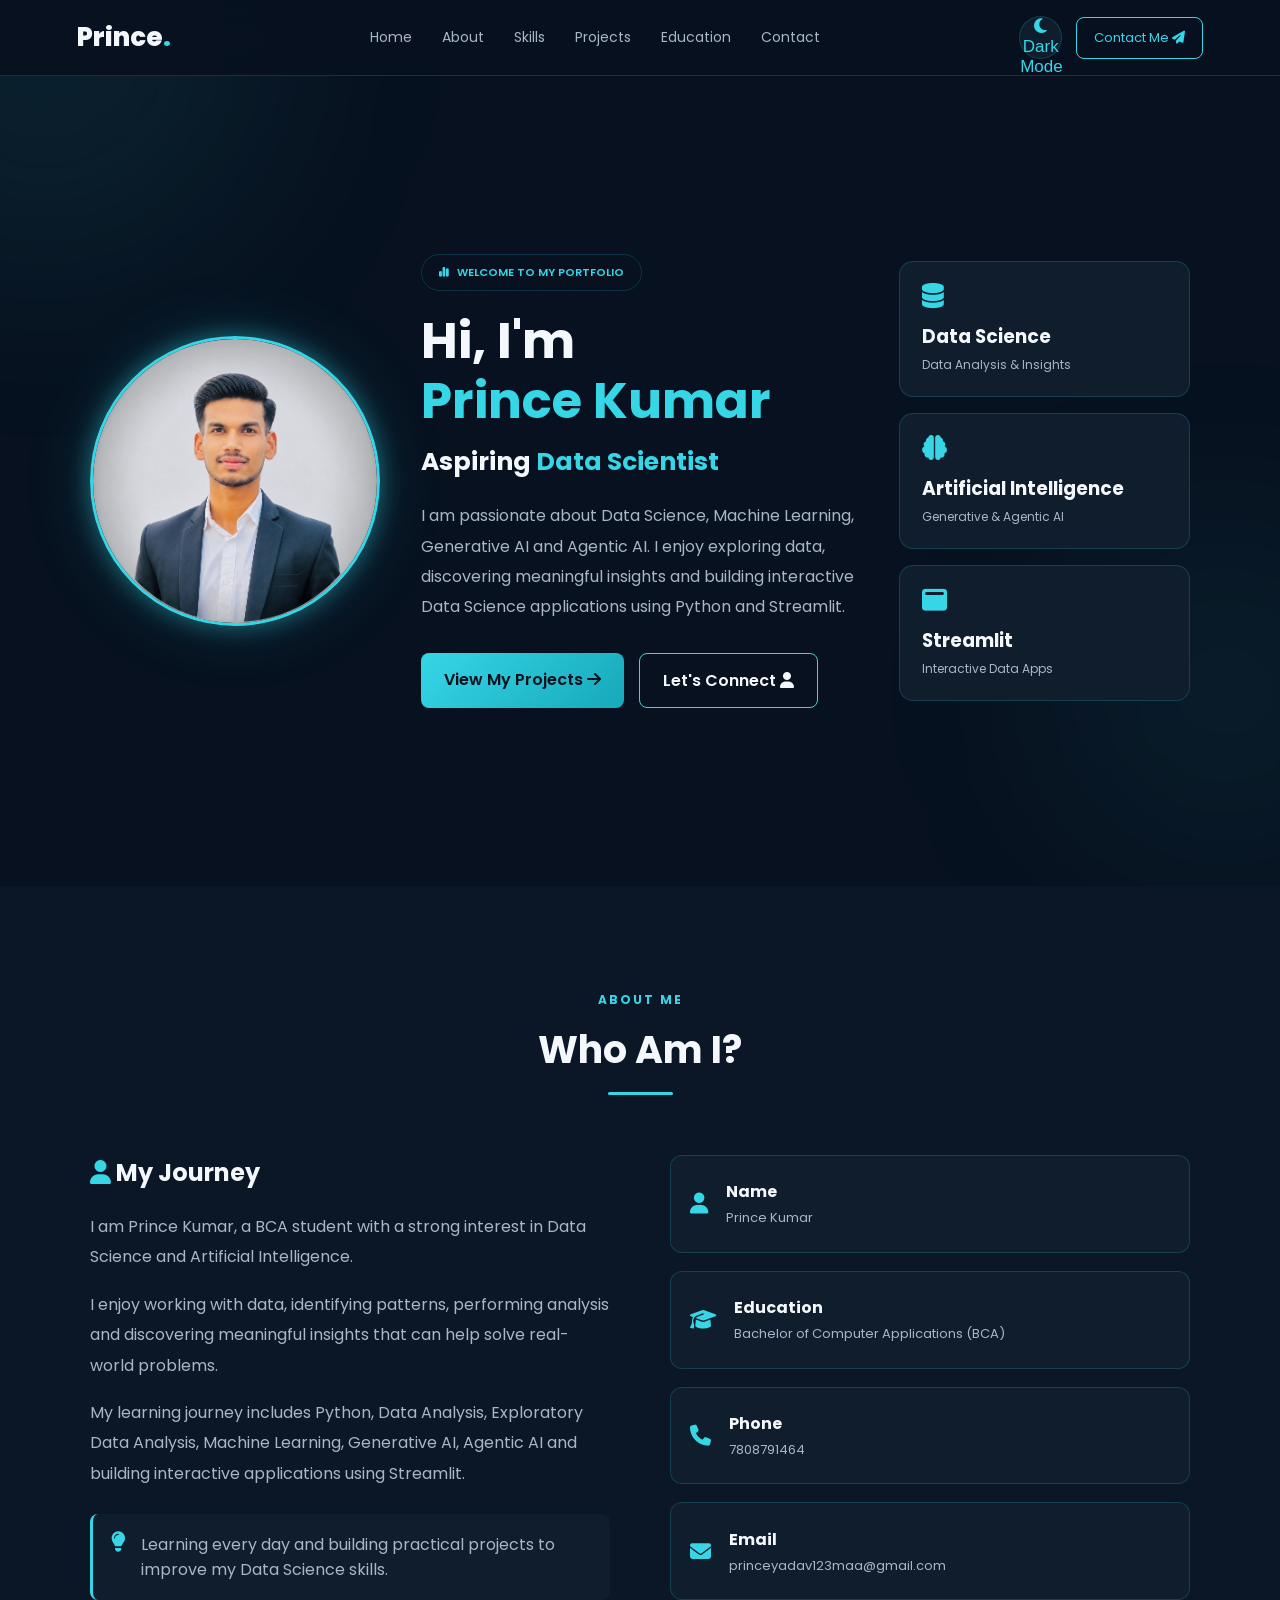
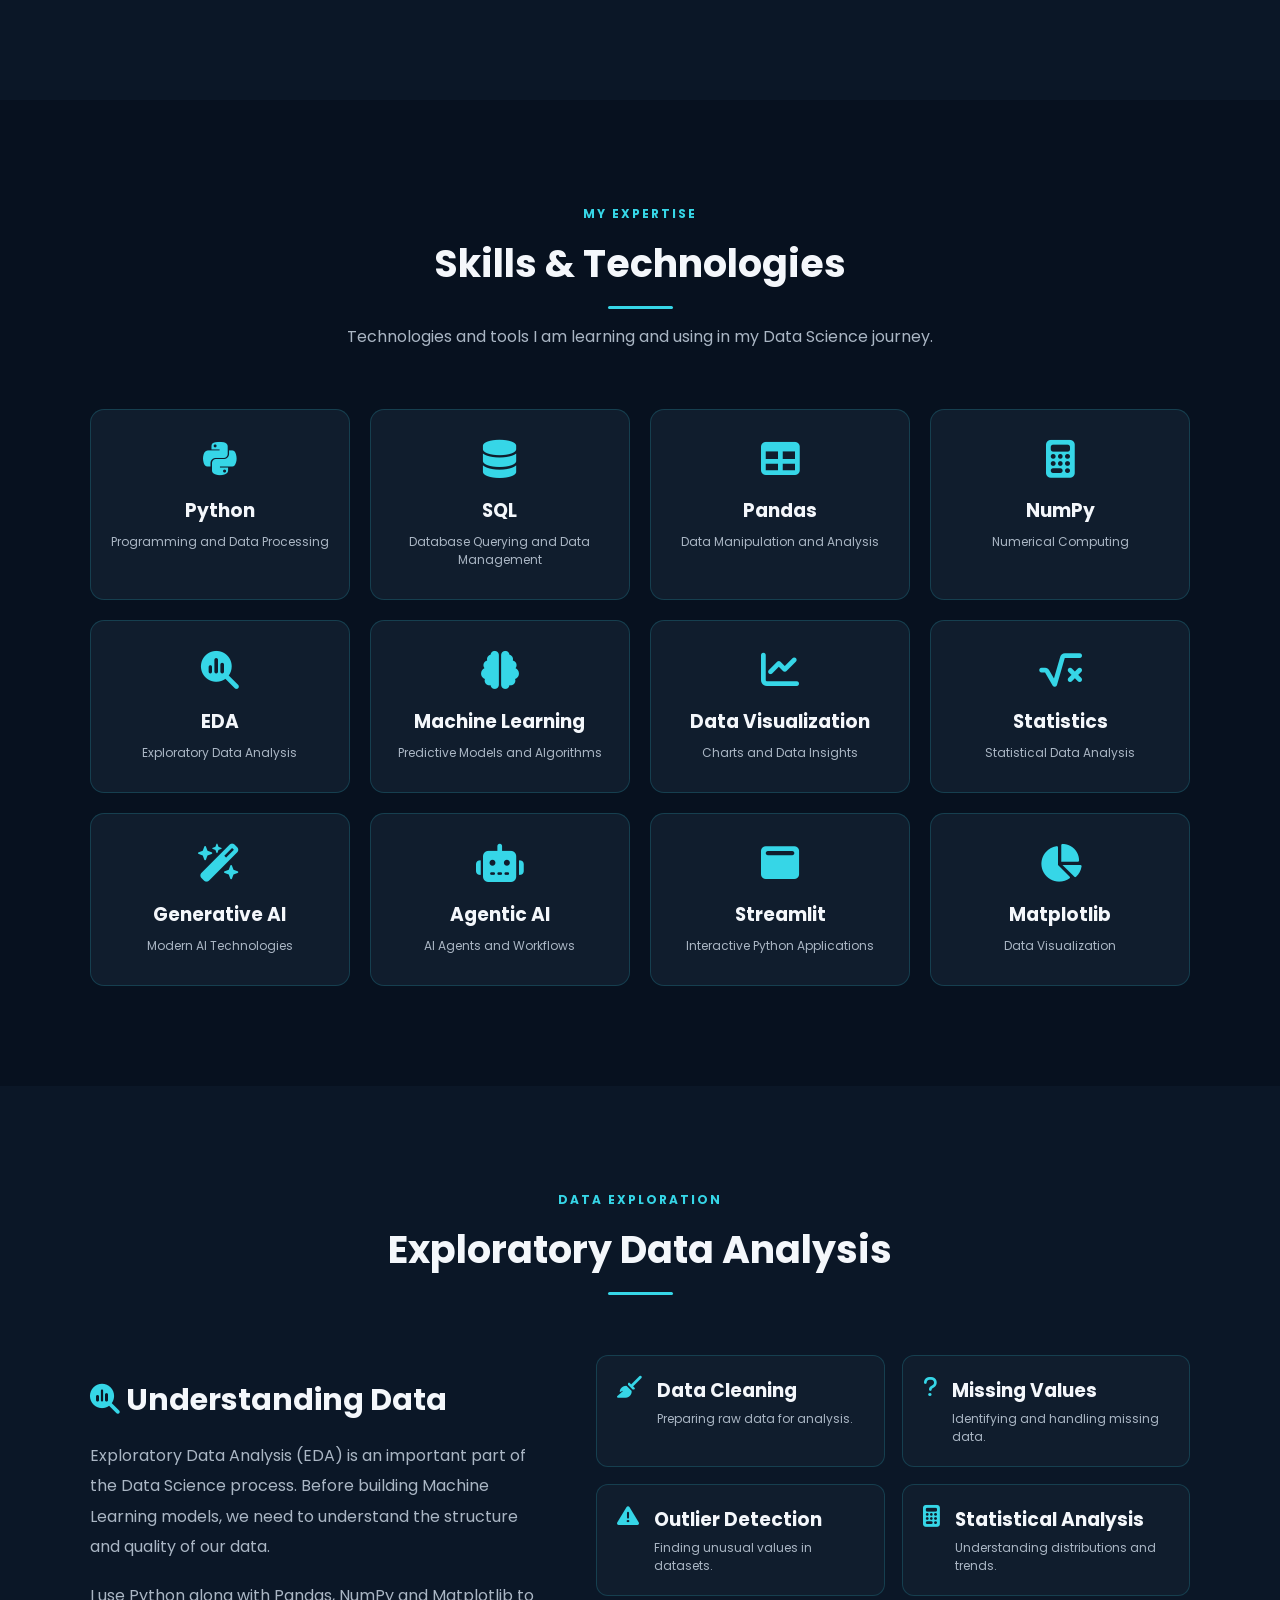
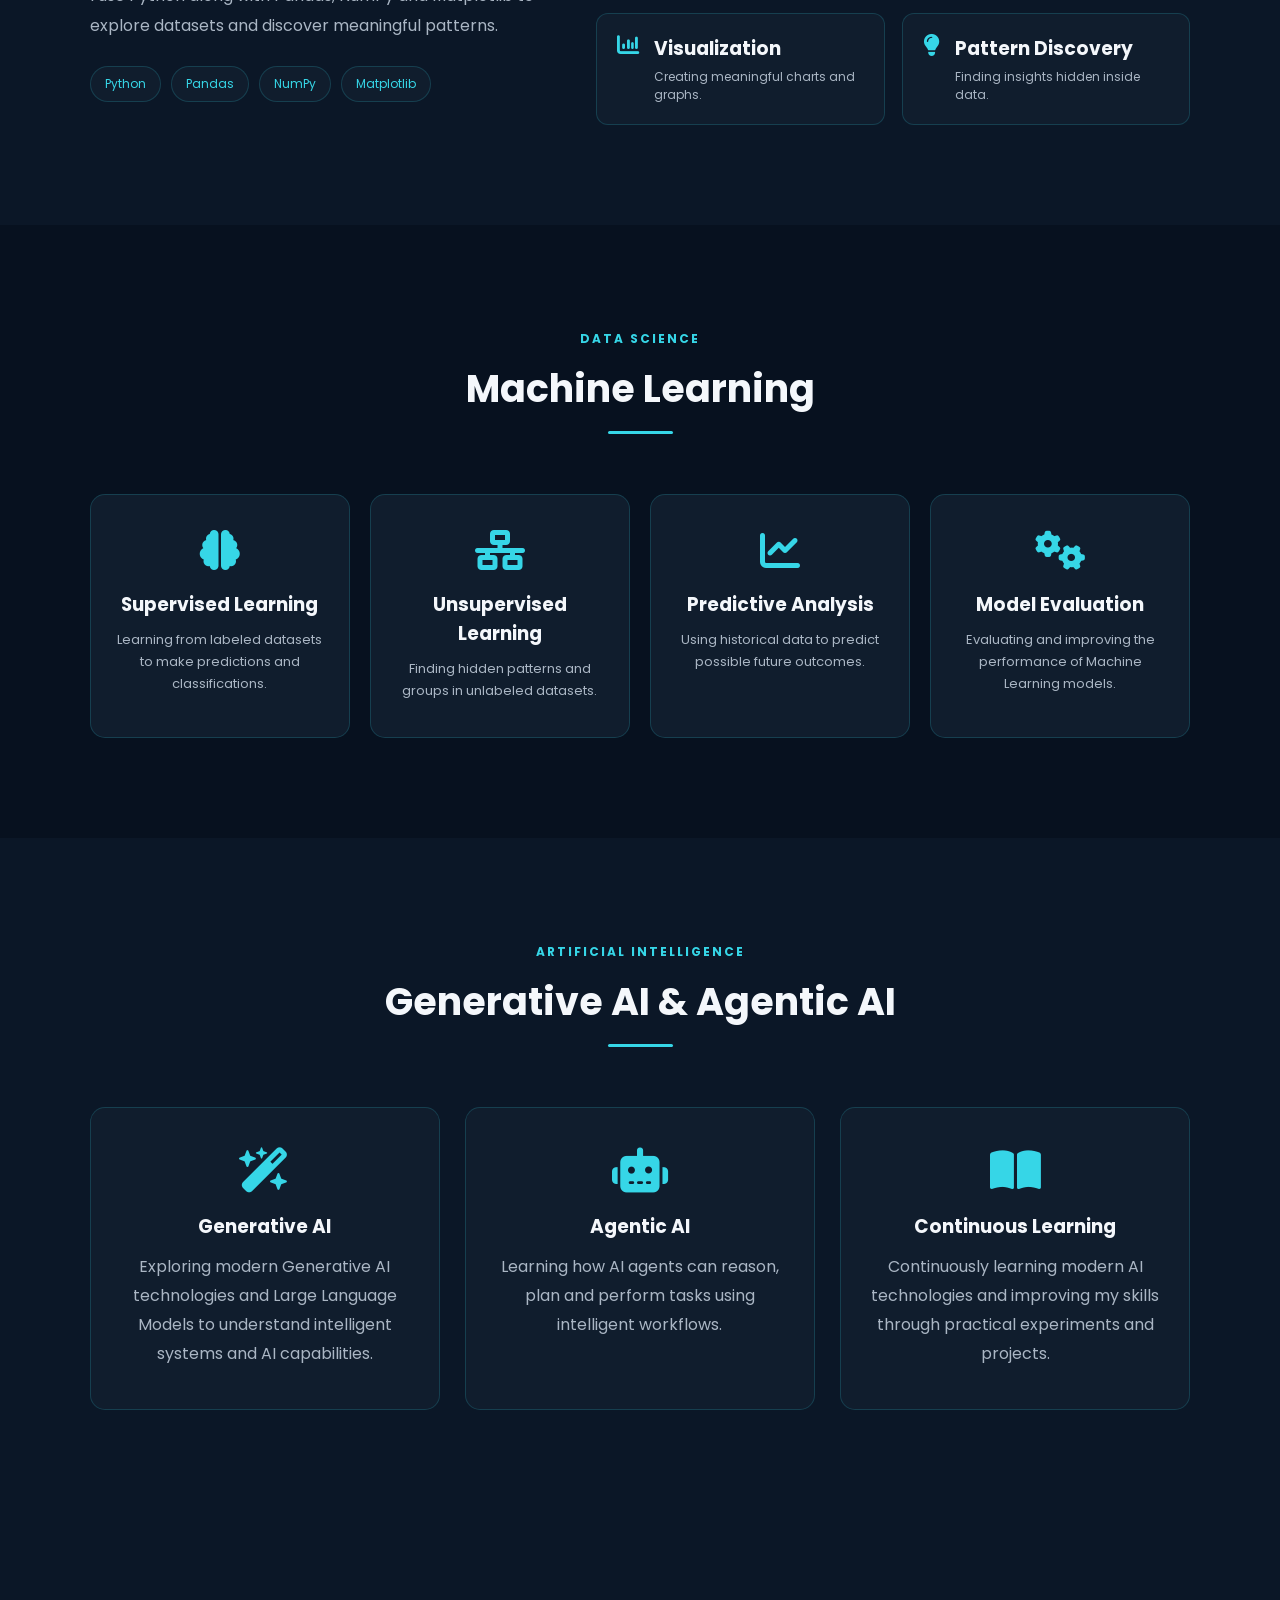
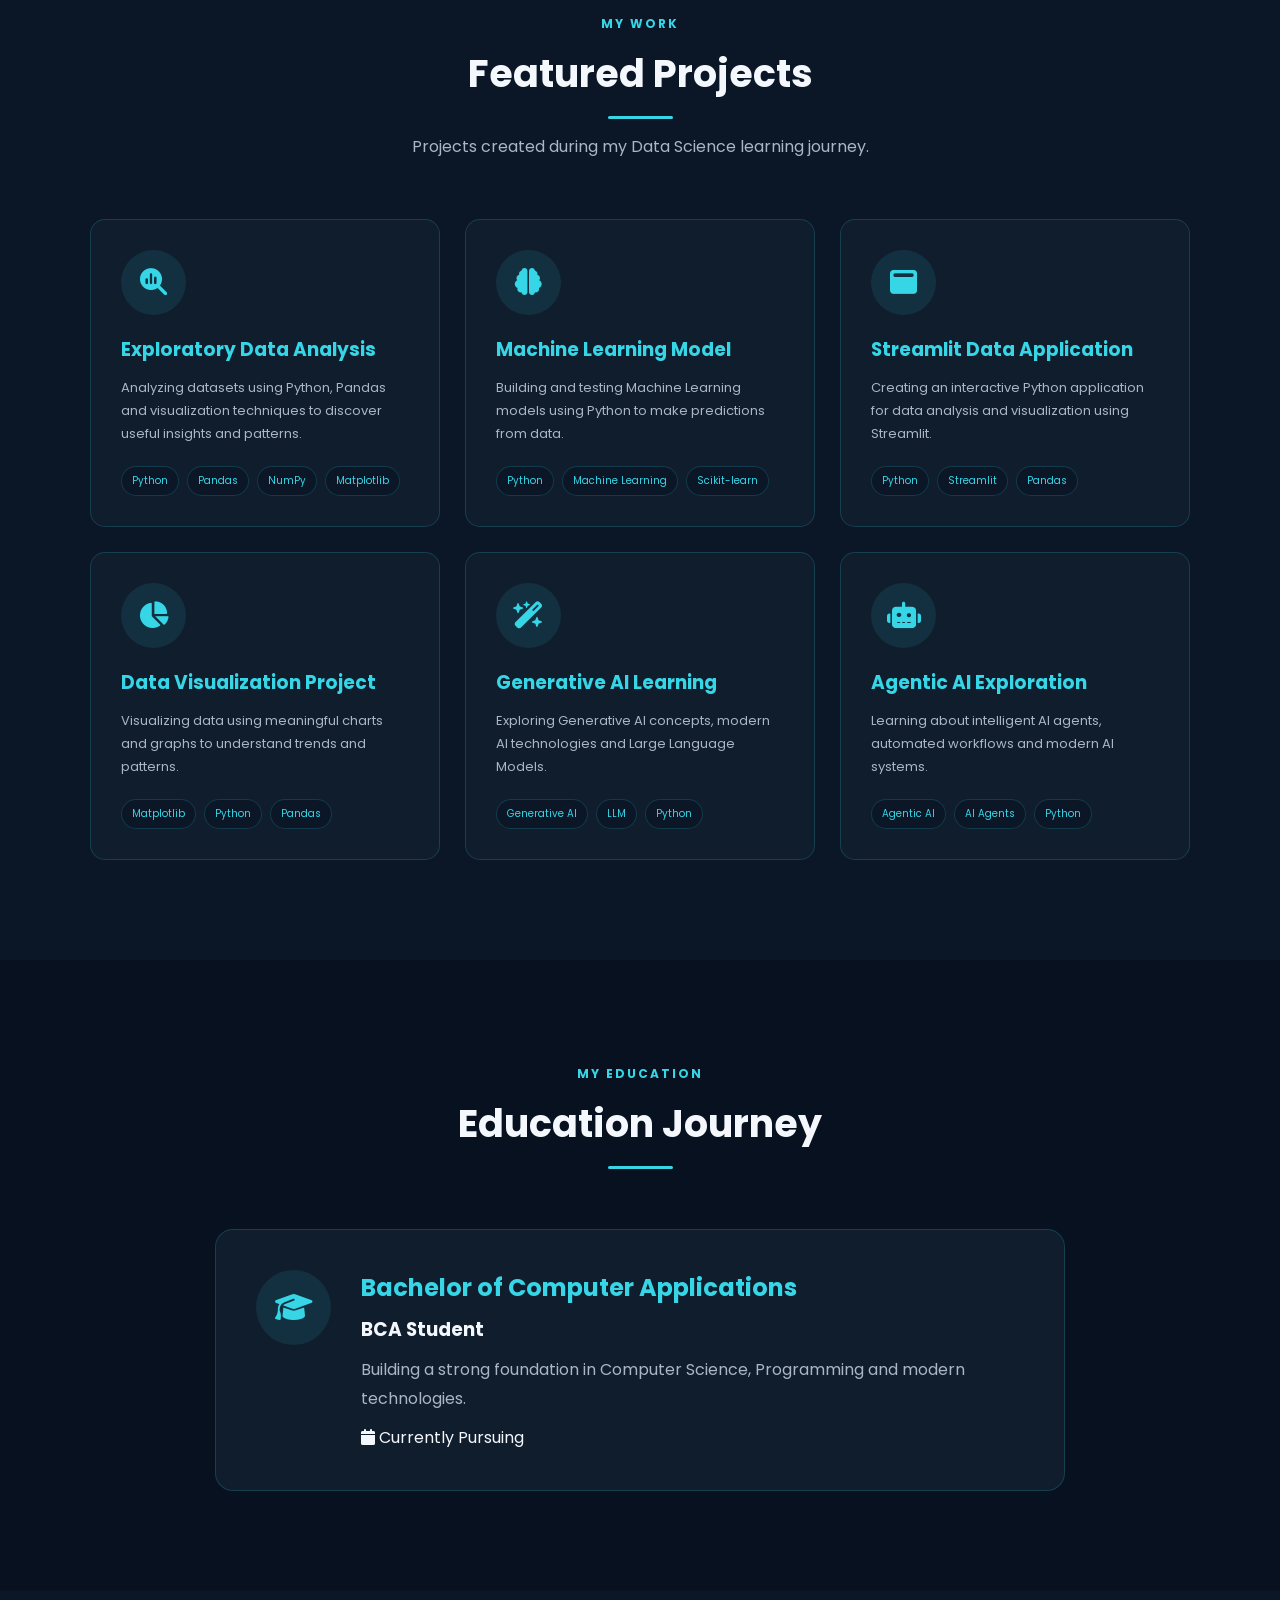
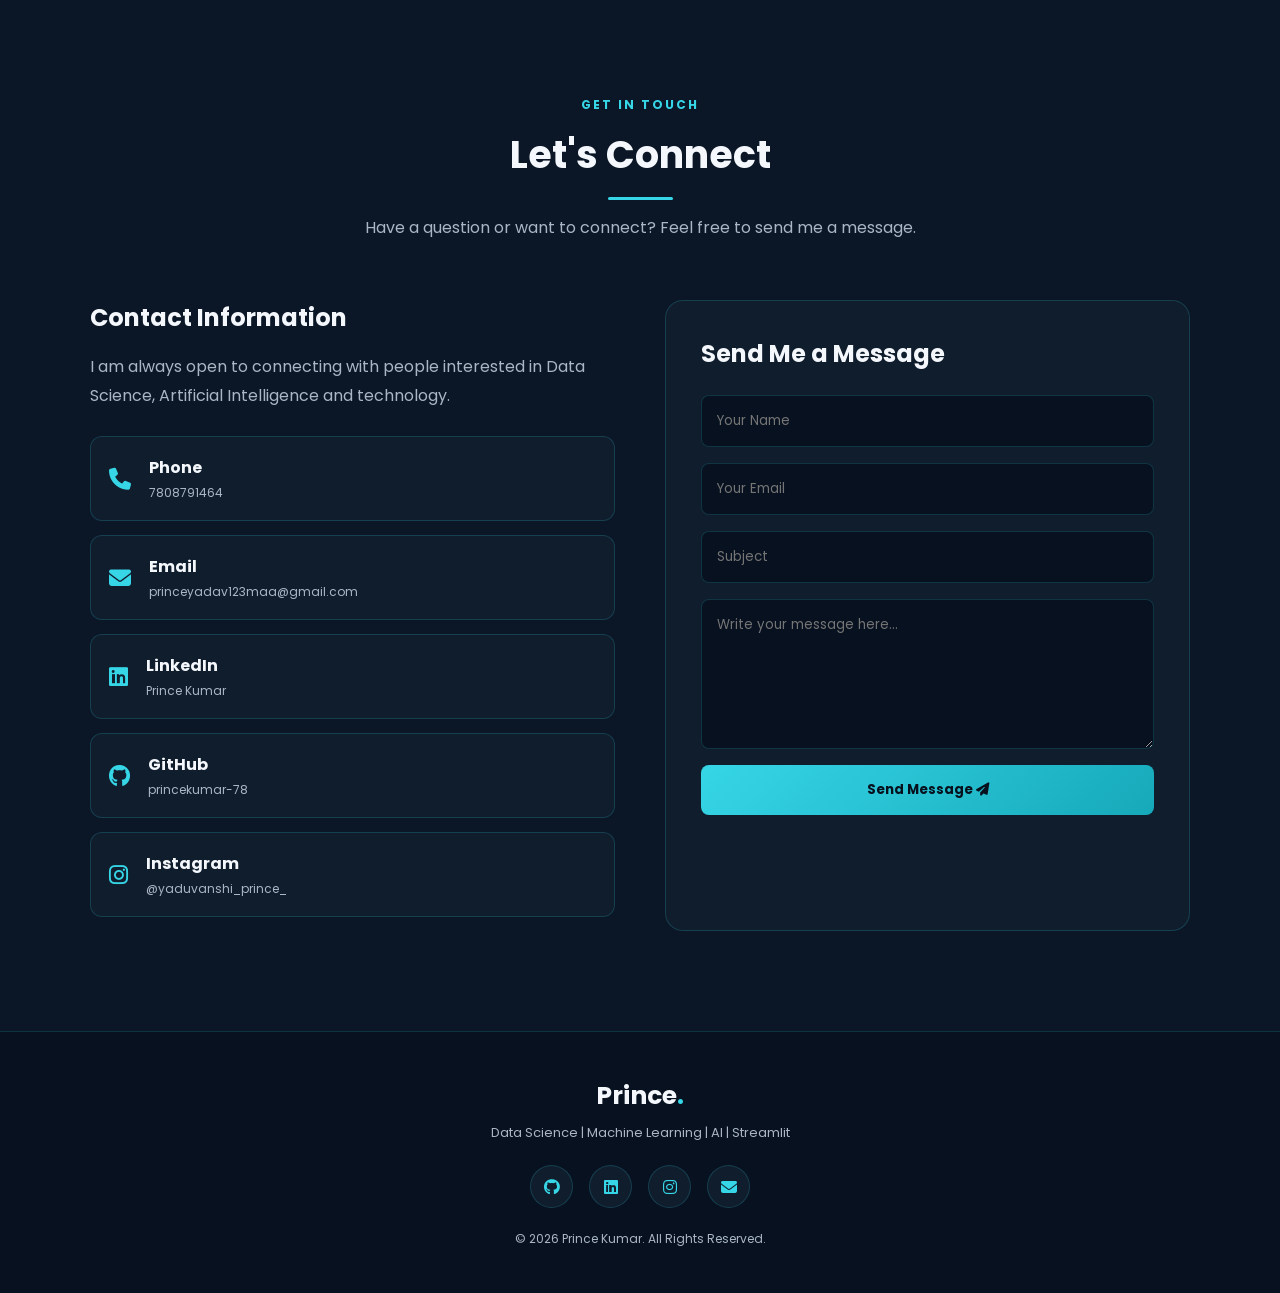
==== commit 70b6d016: "Update index.html" ====
--- a/index.html
+++ b/index.html
@@ -6,7 +6,44 @@
 
     <meta name="viewport" content="width=device-width, initial-scale=1.0">
 
-    <title>Prince Kumar | Data Science Portfolio</title>
+    <!-- Google Search and website identity -->
+    <title>Prince Kumar | Data Science & AI Portfolio</title>
+    <meta name="description" content="Official portfolio of Prince Kumar, featuring Data Science, Machine Learning, Generative AI and Artificial Intelligence.">
+    <meta name="robots" content="index, follow">
+    <link rel="canonical" href="https://princekuma78.in/">
+    <meta name="author" content="Prince Kumar">
+    <meta name="theme-color" content="#07111f">
+    <link rel="icon" type="image/jpeg" href="profile.jpg.jpeg">
+    <link rel="apple-touch-icon" href="profile.jpg.jpeg">
+
+    <meta property="og:type" content="website">
+    <meta property="og:site_name" content="Prince Kumar">
+    <meta property="og:title" content="Prince Kumar | Data Science & AI Portfolio">
+    <meta property="og:description" content="Official portfolio of Prince Kumar – Data Science, Machine Learning and AI.">
+    <meta property="og:url" content="https://princekuma78.in/">
+    <meta property="og:image" content="https://princekuma78.in/profile.jpg.jpeg">
+
+    <!-- Website name information for Google -->
+    <script type="application/ld+json">
+    {
+      "@context": "https://schema.org",
+      "@type": "WebSite",
+      "name": "Prince Kumar78",
+      "alternateName": "Prince Kumar",
+      "url": "https://princekuma78.in/"
+    }
+    </script>
+
+    <!-- Personal profile information -->
+    <script type="application/ld+json">
+    {
+      "@context": "https://schema.org",
+      "@type": "Person",
+      "name": "Prince Kumar78",
+      "url": "https://princekuma78.in/",
+      "image": "https://princekuma78.in/profile.jpg.jpeg"
+    }
+    </script>
 
     <link rel="stylesheet" href="style.css">
 
@@ -39,8 +76,11 @@
 
         <div class="nav-buttons">
 
-            <button id="themeToggle" class="theme-btn">
+            <button id="themeToggle" class="theme-btn" type="button"
+                aria-label="Switch between Light and Dark Mode"
+                title="Switch between Light and Dark Mode">
                 <i class="fa-solid fa-moon"></i>
+                <span class="theme-text">Dark Mode</span>
             </button>
 
             <a href="#contact" class="resume-btn">
@@ -795,146 +835,6 @@
         </div>
 
     </section>
-
-
-    <!-- ================= STREAMLIT ================= -->
-
-    <section class="section streamlit-section">
-
-        <div class="section-title">
-
-            <span>PYTHON APPLICATION DEVELOPMENT</span>
-
-            <h2>Building Applications with Streamlit</h2>
-
-        </div>
-
-
-        <div class="streamlit-container">
-
-            <div class="streamlit-text">
-
-                <h2>
-
-                    <i class="fa-solid fa-window-maximize"></i>
-
-                    Interactive Data Science Applications
-
-                </h2>
-
-
-                <p>
-
-                    I use Streamlit to build interactive and
-                    user-friendly applications using Python.
-
-                </p>
-
-
-                <p>
-
-                    Streamlit helps transform Data Science and
-                    Machine Learning projects into interactive
-                    applications without requiring extensive
-                    knowledge of traditional web development.
-
-                </p>
-
-
-                <ul>
-
-                    <li>
-                        <i class="fa-solid fa-check"></i>
-                        Interactive Data Dashboards
-                    </li>
-
-                    <li>
-                        <i class="fa-solid fa-check"></i>
-                        EDA Applications
-                    </li>
-
-                    <li>
-                        <i class="fa-solid fa-check"></i>
-                        Machine Learning Applications
-                    </li>
-
-                    <li>
-                        <i class="fa-solid fa-check"></i>
-                        Data Visualization Interfaces
-                    </li>
-
-                    <li>
-                        <i class="fa-solid fa-check"></i>
-                        Python-Based Interactive Tools
-                    </li>
-
-                </ul>
-
-            </div>
-
-
-            <div class="streamlit-ui">
-
-                <div class="fake-dashboard">
-
-                    <div class="dashboard-header">
-
-                        <i class="fa-solid fa-chart-line"></i>
-
-                        Data Science Dashboard
-
-                    </div>
-
-
-                    <div class="dashboard-stats">
-
-                        <div>
-
-                            <h3>1,250</h3>
-
-                            <p>Data Records</p>
-
-                        </div>
-
-
-                        <div>
-
-                            <h3>85%</h3>
-
-                            <p>Model Accuracy</p>
-
-                        </div>
-
-
-                        <div>
-
-                            <h3>24</h3>
-
-                            <p>Insights</p>
-
-                        </div>
-
-                    </div>
-
-
-                    <div class="chart-placeholder">
-
-                        <div class="bar bar1"></div>
-                        <div class="bar bar2"></div>
-                        <div class="bar bar3"></div>
-                        <div class="bar bar4"></div>
-                        <div class="bar bar5"></div>
-
-                    </div>
-
-                </div>
-
-            </div>
-
-        </div>
-
-    </section>
-
 
     <!-- ================= PROJECTS ================= -->
 
@@ -1443,8 +1343,34 @@
     </button>
 
 
+    <script>
+        const themeToggle = document.getElementById("themeToggle");
+        const themeText = document.querySelector(".theme-text");
+        const themeIcon = themeToggle.querySelector("i");
+
+        if (localStorage.getItem("theme") === "light") {
+            document.body.classList.add("light-mode");
+            themeText.textContent = "Light Mode";
+            themeIcon.className = "fa-solid fa-sun";
+        }
+
+        themeToggle.addEventListener("click", function () {
+            document.body.classList.toggle("light-mode");
+
+            if (document.body.classList.contains("light-mode")) {
+                localStorage.setItem("theme", "light");
+                themeText.textContent = "Light Mode";
+                themeIcon.className = "fa-solid fa-sun";
+            } else {
+                localStorage.setItem("theme", "dark");
+                themeText.textContent = "Dark Mode";
+                themeIcon.className = "fa-solid fa-moon";
+            }
+        });
+    </script>
+
     <script src="script.js"></script>
 
 </body>
 
-</html>+</html>
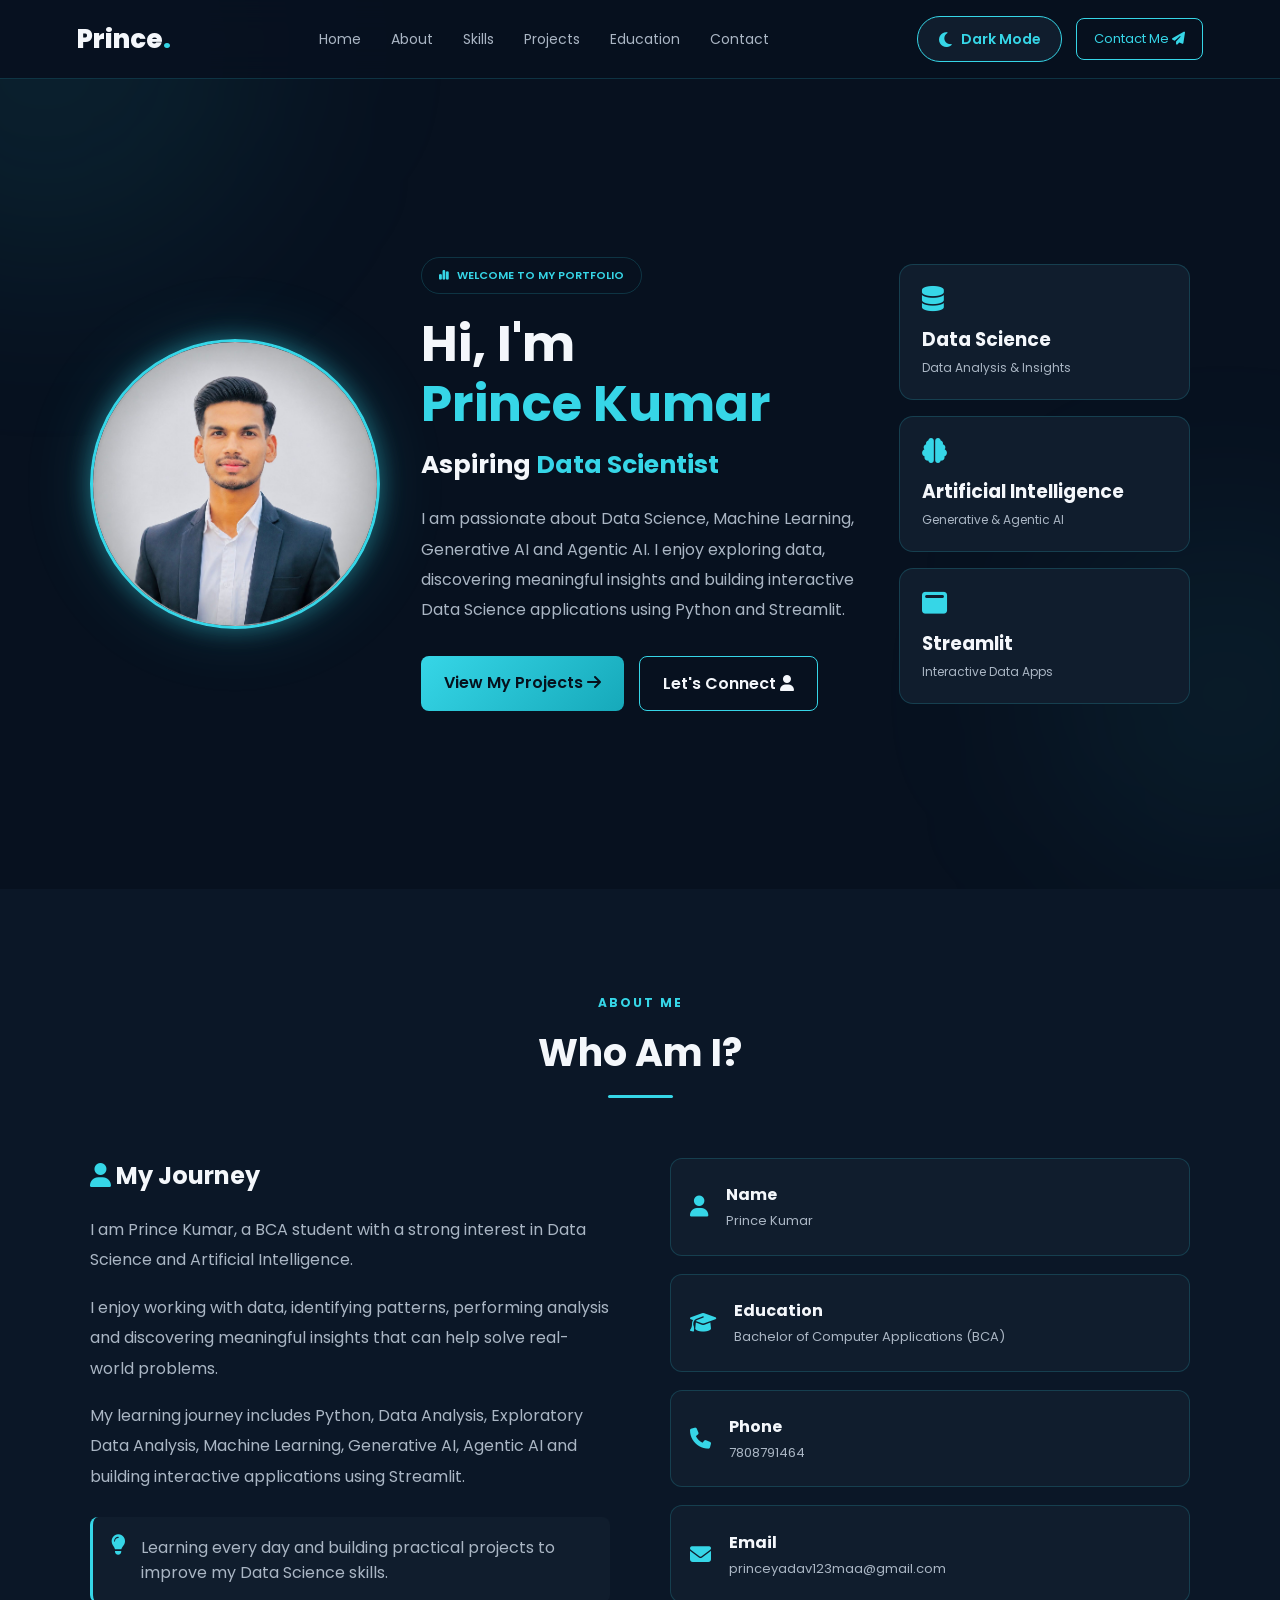
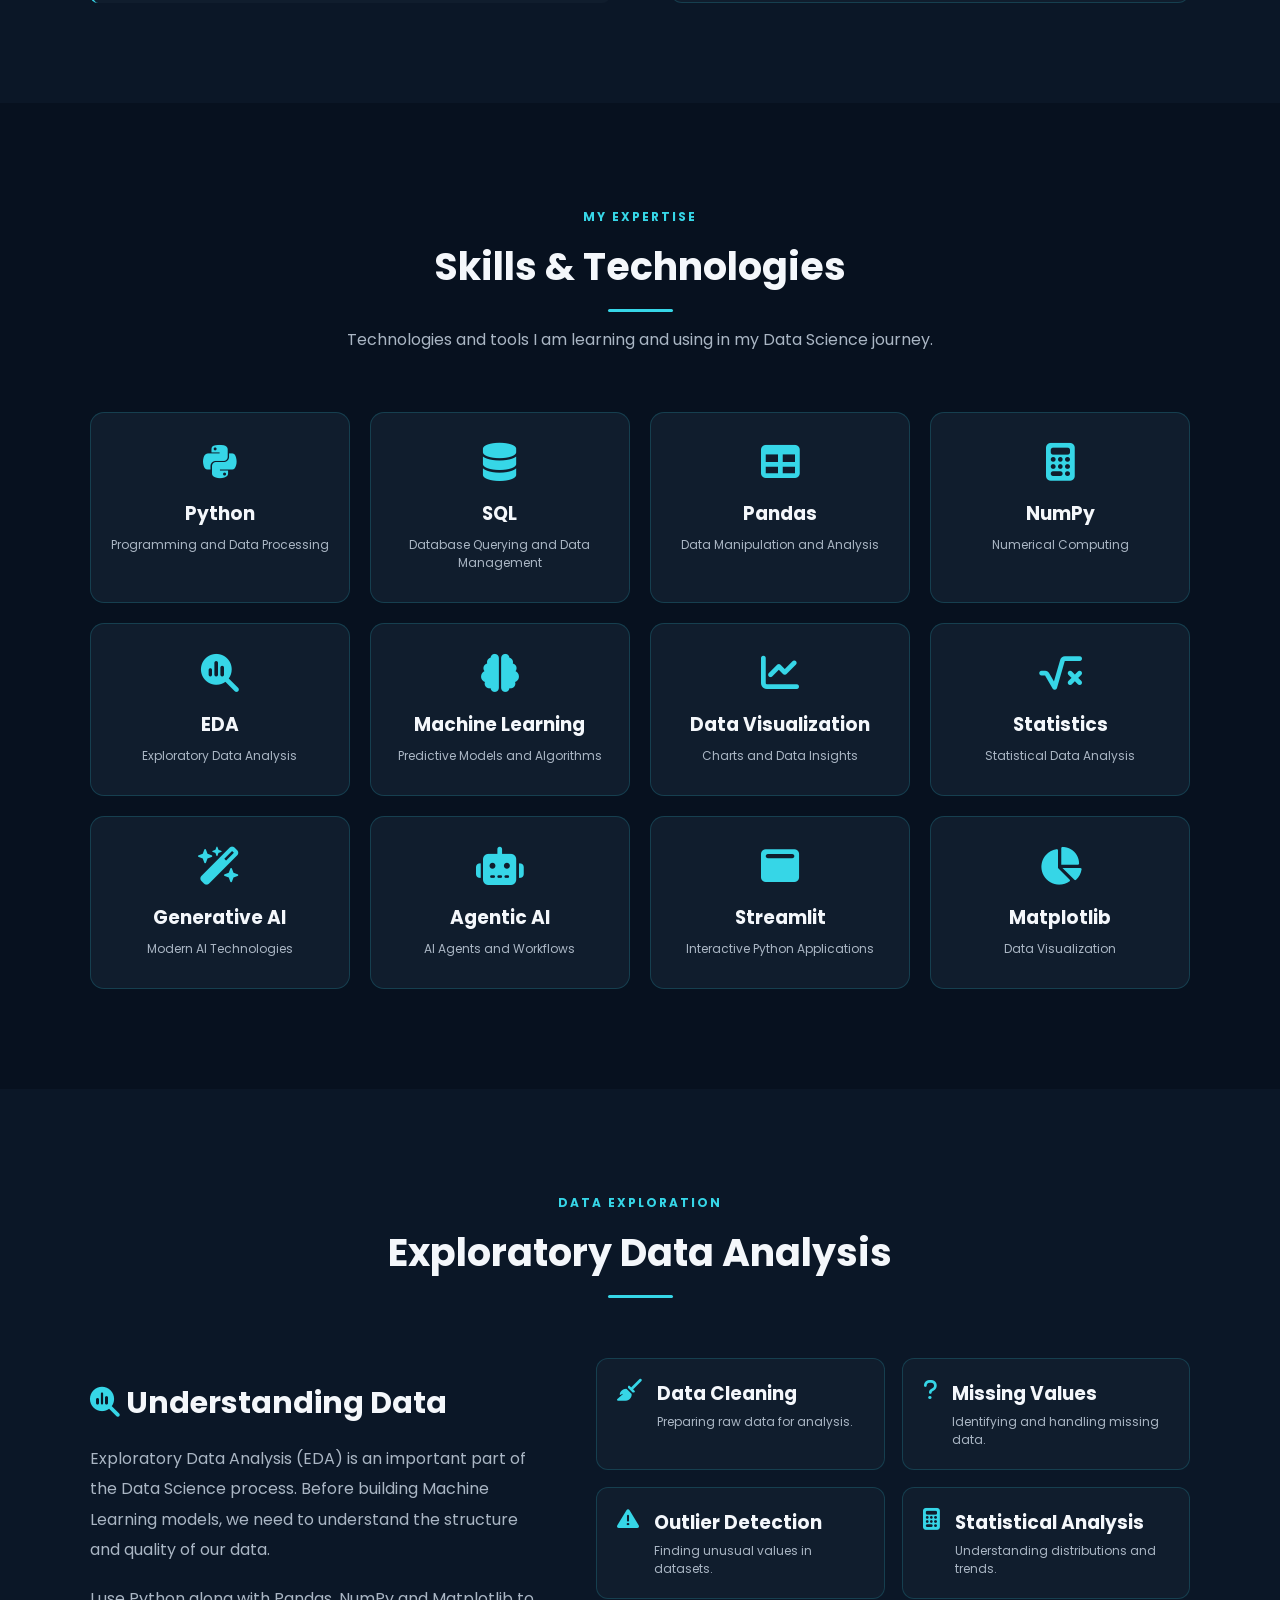
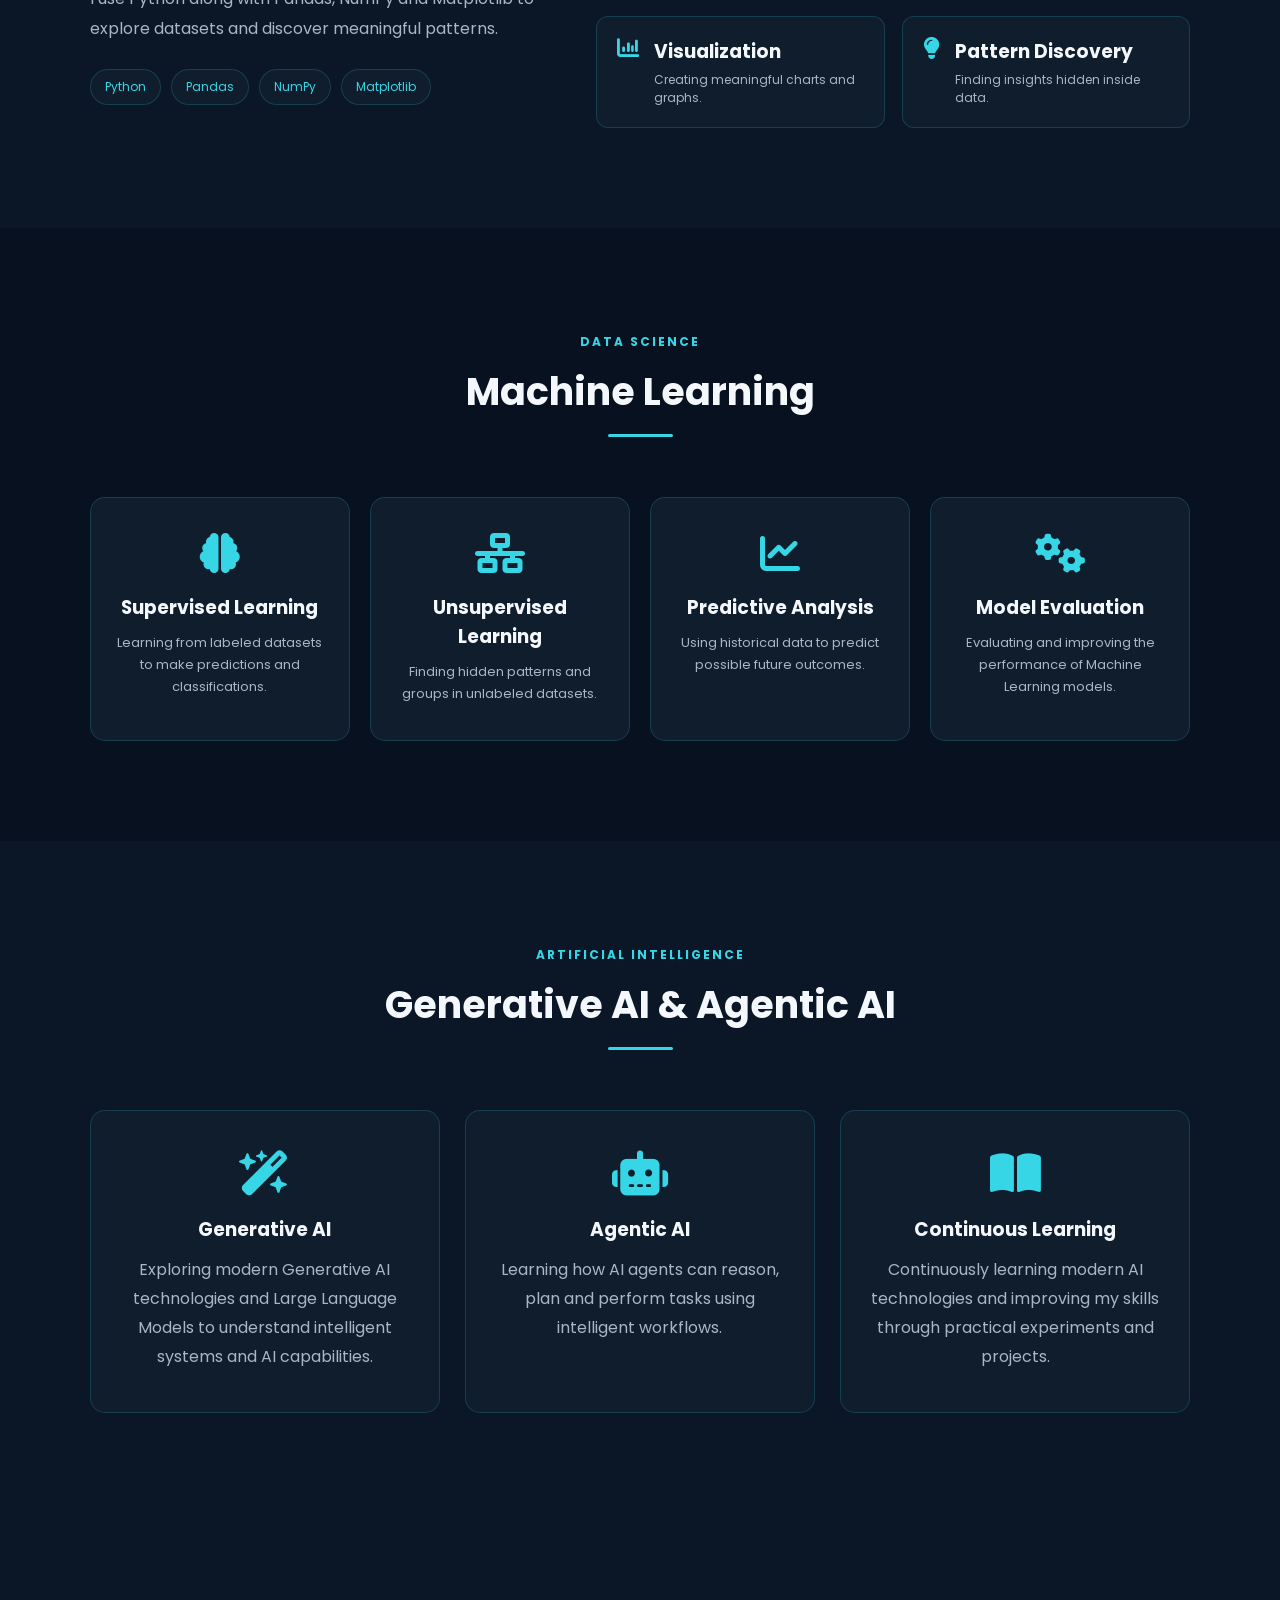
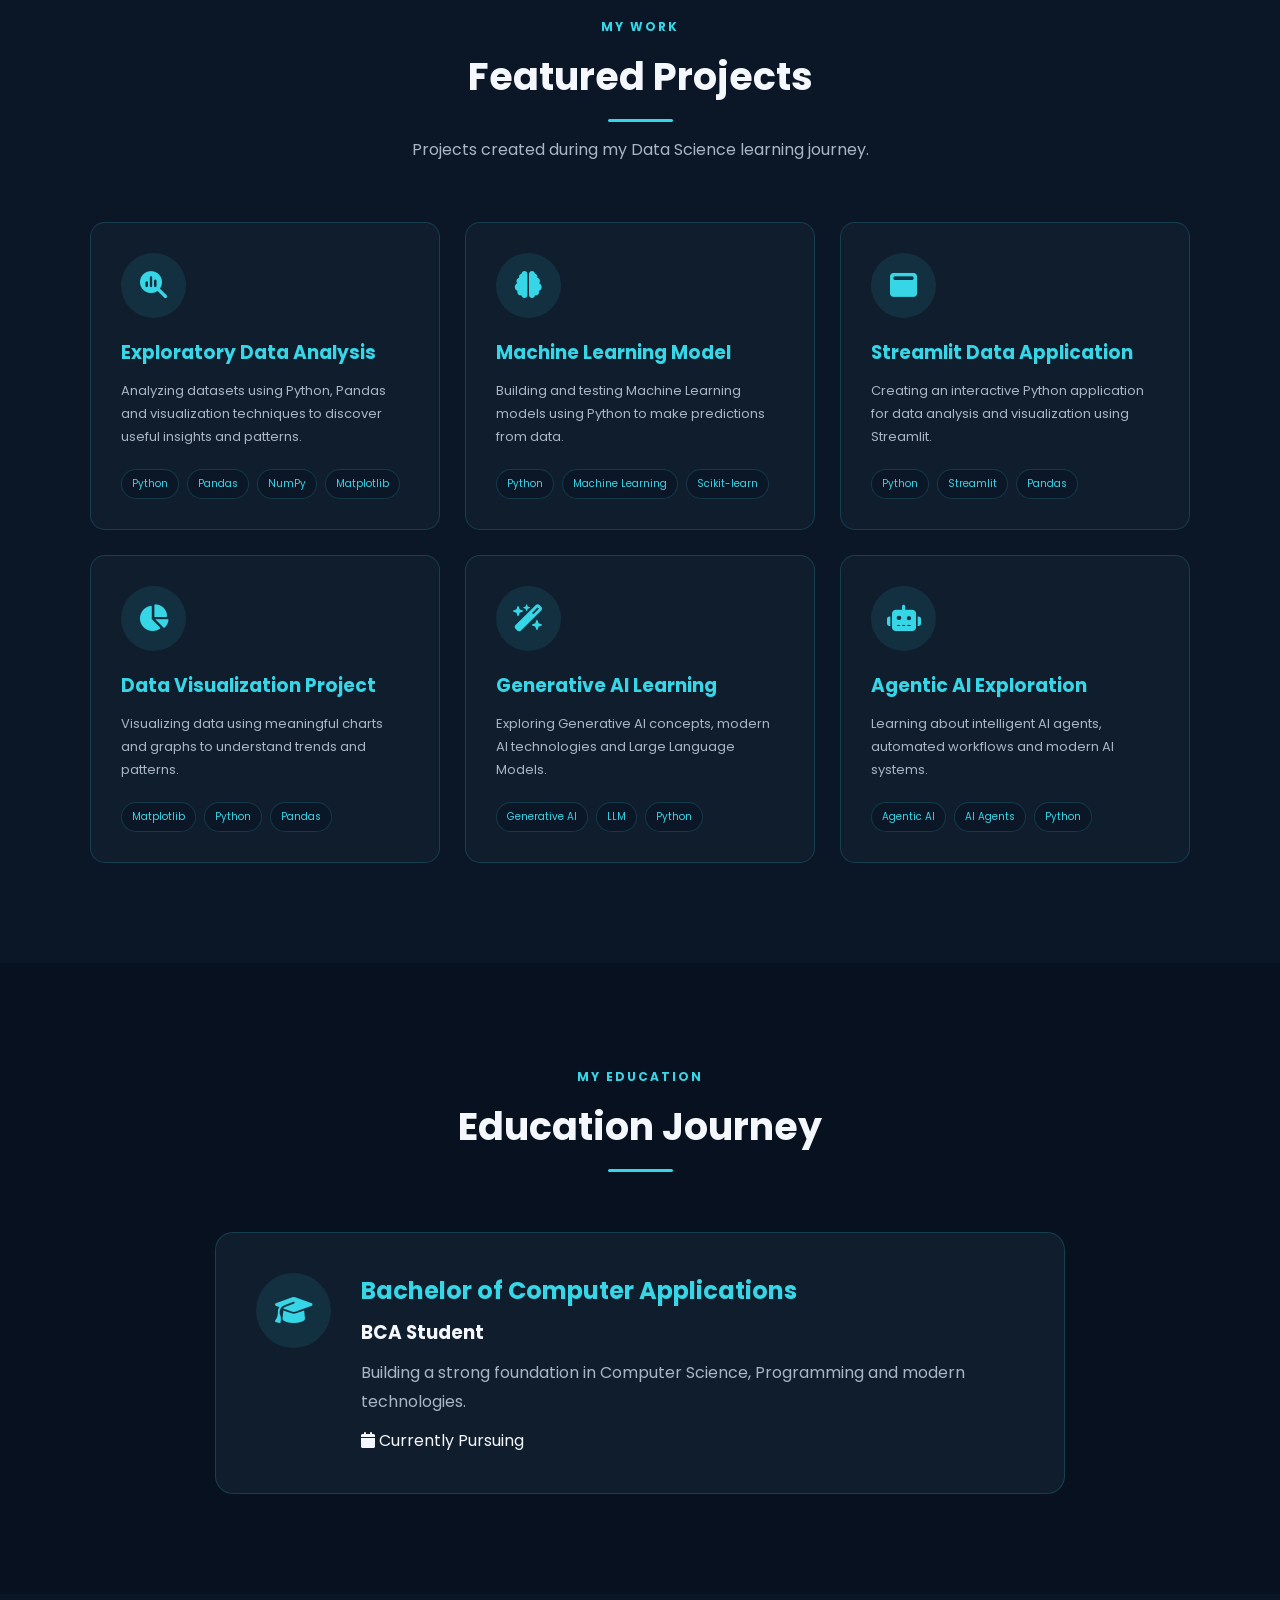
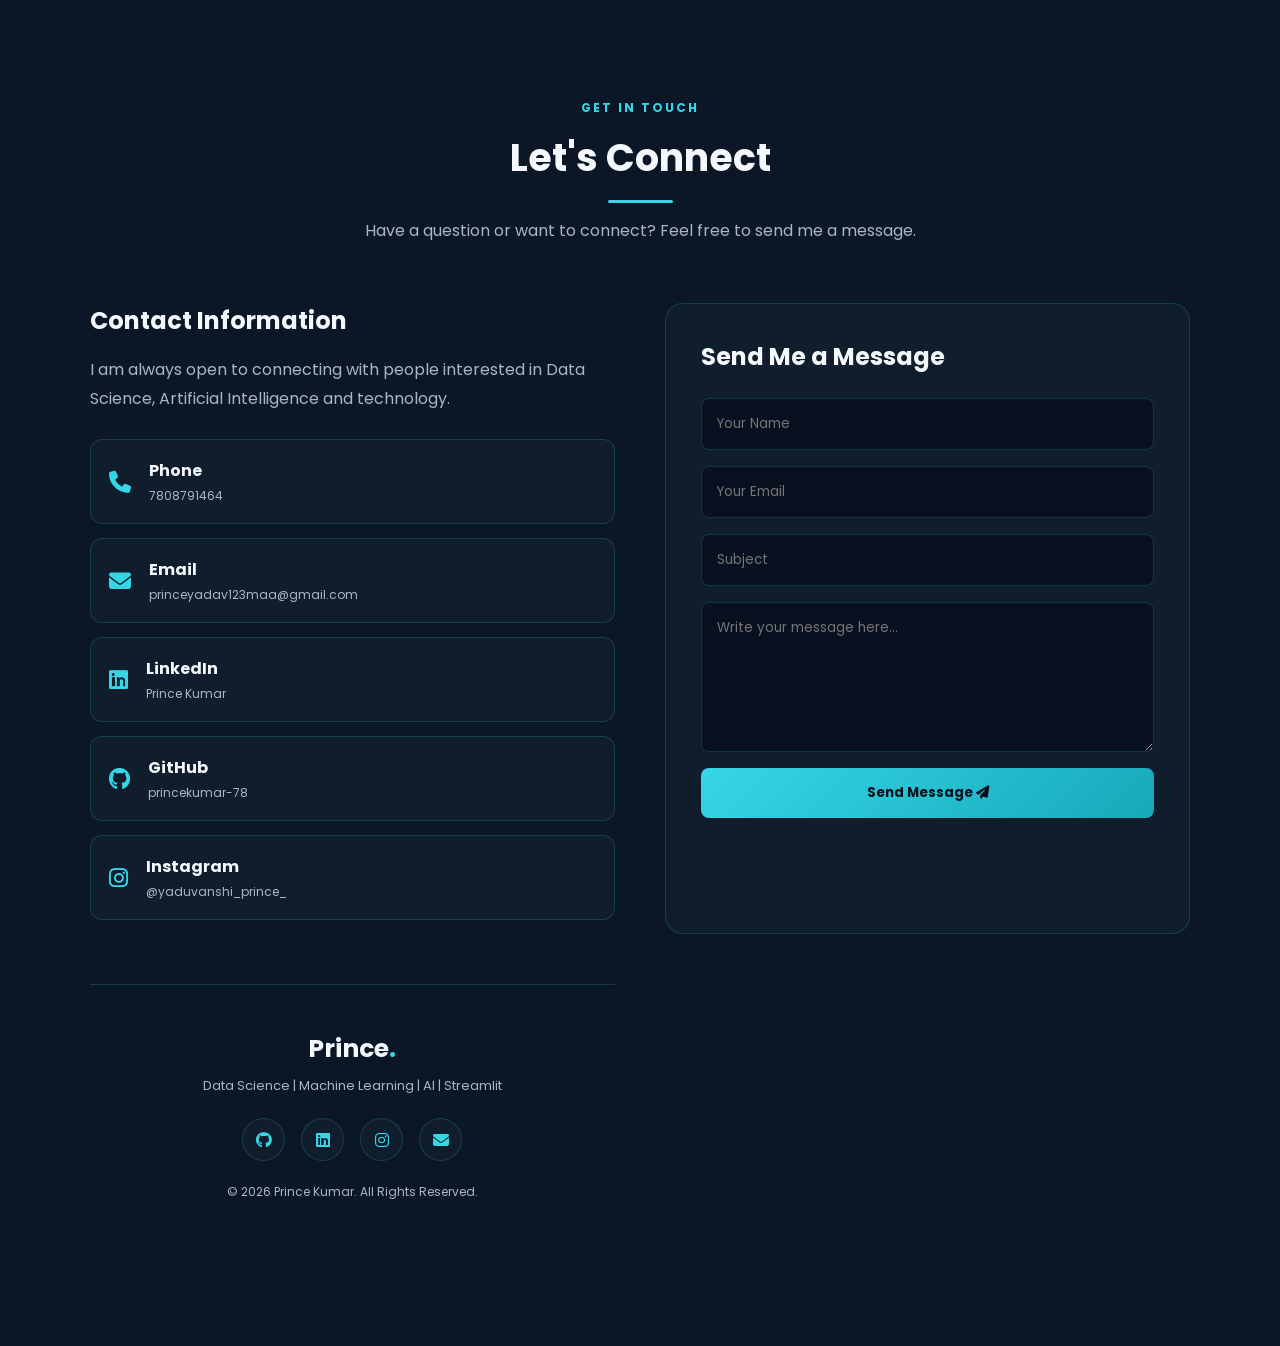
==== commit 52aaec08: "Add files via upload" ====
--- a/index.html
+++ b/index.html
@@ -1221,59 +1221,67 @@
 
             <!-- CONTACT FORM -->
 
-            <form class="contact-form" id="contactForm">
-
-                <h2>Send Me a Message</h2>
-
-
-                <input
-                    type="text"
-                    id="name"
-                    placeholder="Your Name"
-                    required
-                >
-
-
-                <input
-                    type="email"
-                    id="email"
-                    placeholder="Your Email"
-                    required
-                >
-
-
-                <input
-                    type="text"
-                    id="subject"
-                    placeholder="Subject"
-                    required
-                >
-
-
-                <textarea
-                    id="message"
-                    placeholder="Write your message here..."
-                    required
-                ></textarea>
-
-
-                <button type="submit">
-
-                    Send Message
-
-                    <i class="fa-solid fa-paper-plane"></i>
-
-                </button>
-
-
-                <p id="formMessage"></p>
-
-            </form>
-
-        </div>
-
-    </section>
-
+<form
+    class="contact-form"
+    action="https://formsubmit.co/princeyadav123maa@gmail.com"
+    method="POST"
+>
+    <h2>Send Me a Message</h2>
+
+    <input
+        type="text"
+        name="name"
+        placeholder="Your Name"
+        required
+    >
+
+    <input
+        type="email"
+        name="email"
+        placeholder="Your Email"
+        required
+    >
+
+    <input
+        type="text"
+        name="subject"
+        placeholder="Subject"
+        required
+    >
+
+    <textarea
+        name="message"
+        placeholder="Write your message here..."
+        required
+    ></textarea>
+
+    <!-- Email subject -->
+    <input
+        type="hidden"
+        name="_subject"
+        value="New Message from Prince Kumar Portfolio"
+    >
+
+    <!-- Spam protection -->
+    <input
+        type="text"
+        name="_honey"
+        style="display:none"
+    >
+
+    <!-- Message submit होने के बाद -->
+    <input
+        type="hidden"
+        name="_captcha"
+        value="false"
+    >
+
+    <button type="submit">
+        Send Message
+        <i class="fa-solid fa-paper-plane"></i>
+    </button>
+
+</form>
 
     <!-- ================= FOOTER ================= -->
 
@@ -1373,4 +1381,4 @@
 
 </body>
 
-</html>
+</html>
--- a/style.css
+++ b/style.css
@@ -280,14 +280,27 @@
 }
 
 
+/* LIGHT / DARK MODE BUTTON */
+
 .theme-btn {
 
-    width: 43px;
-    height: 43px;
-
-    border-radius: 50%;
-
-    border: 1px solid var(--border);
+    display: inline-flex;
+    align-items: center;
+    justify-content: center;
+
+    gap: 9px;
+
+    /* Text will never break into two lines */
+    white-space: nowrap;
+
+    min-width: 145px;
+    height: 46px;
+
+    padding: 0 18px;
+
+    border-radius: 25px;
+
+    border: 1px solid var(--primary);
 
     background: var(--card);
 
@@ -295,7 +308,36 @@
 
     cursor: pointer;
 
+    font-family: "Poppins", sans-serif;
+    font-size: 14px;
+    font-weight: 600;
+
+    transition: 0.3s ease;
+
+}
+
+.theme-btn:hover {
+
+    background: var(--primary);
+
+    color: #07111f;
+
+    transform: translateY(-3px);
+
+    box-shadow: 0 8px 22px rgba(54, 214, 231, 0.28);
+
+}
+
+.theme-btn i {
+
     font-size: 17px;
+
+}
+
+.theme-btn .theme-text {
+
+    white-space: nowrap;
+    line-height: 1;
 
 }
 
@@ -1954,6 +1996,13 @@
 
     }
 
+    .theme-btn {
+
+        min-width: 140px;
+        height: 44px;
+
+    }
+
     .hero {
 
         grid-template-columns: 1fr;
